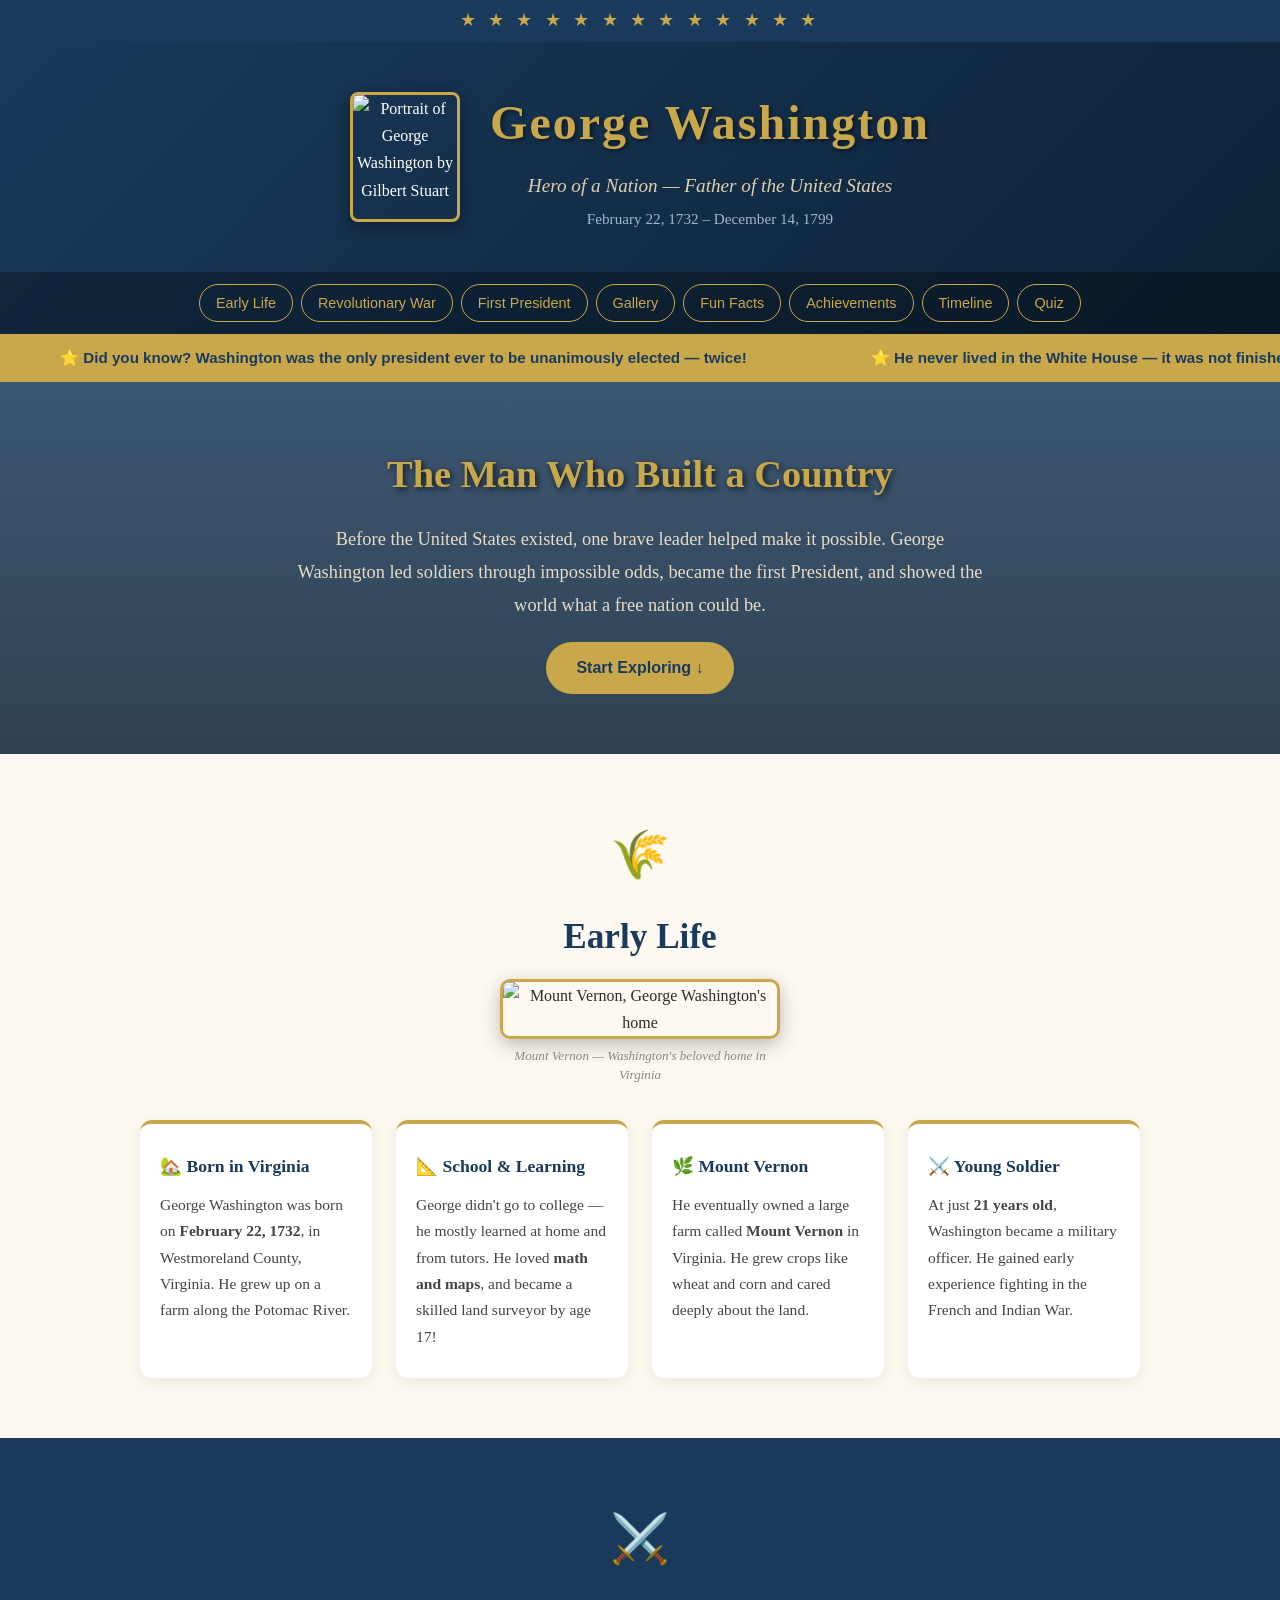
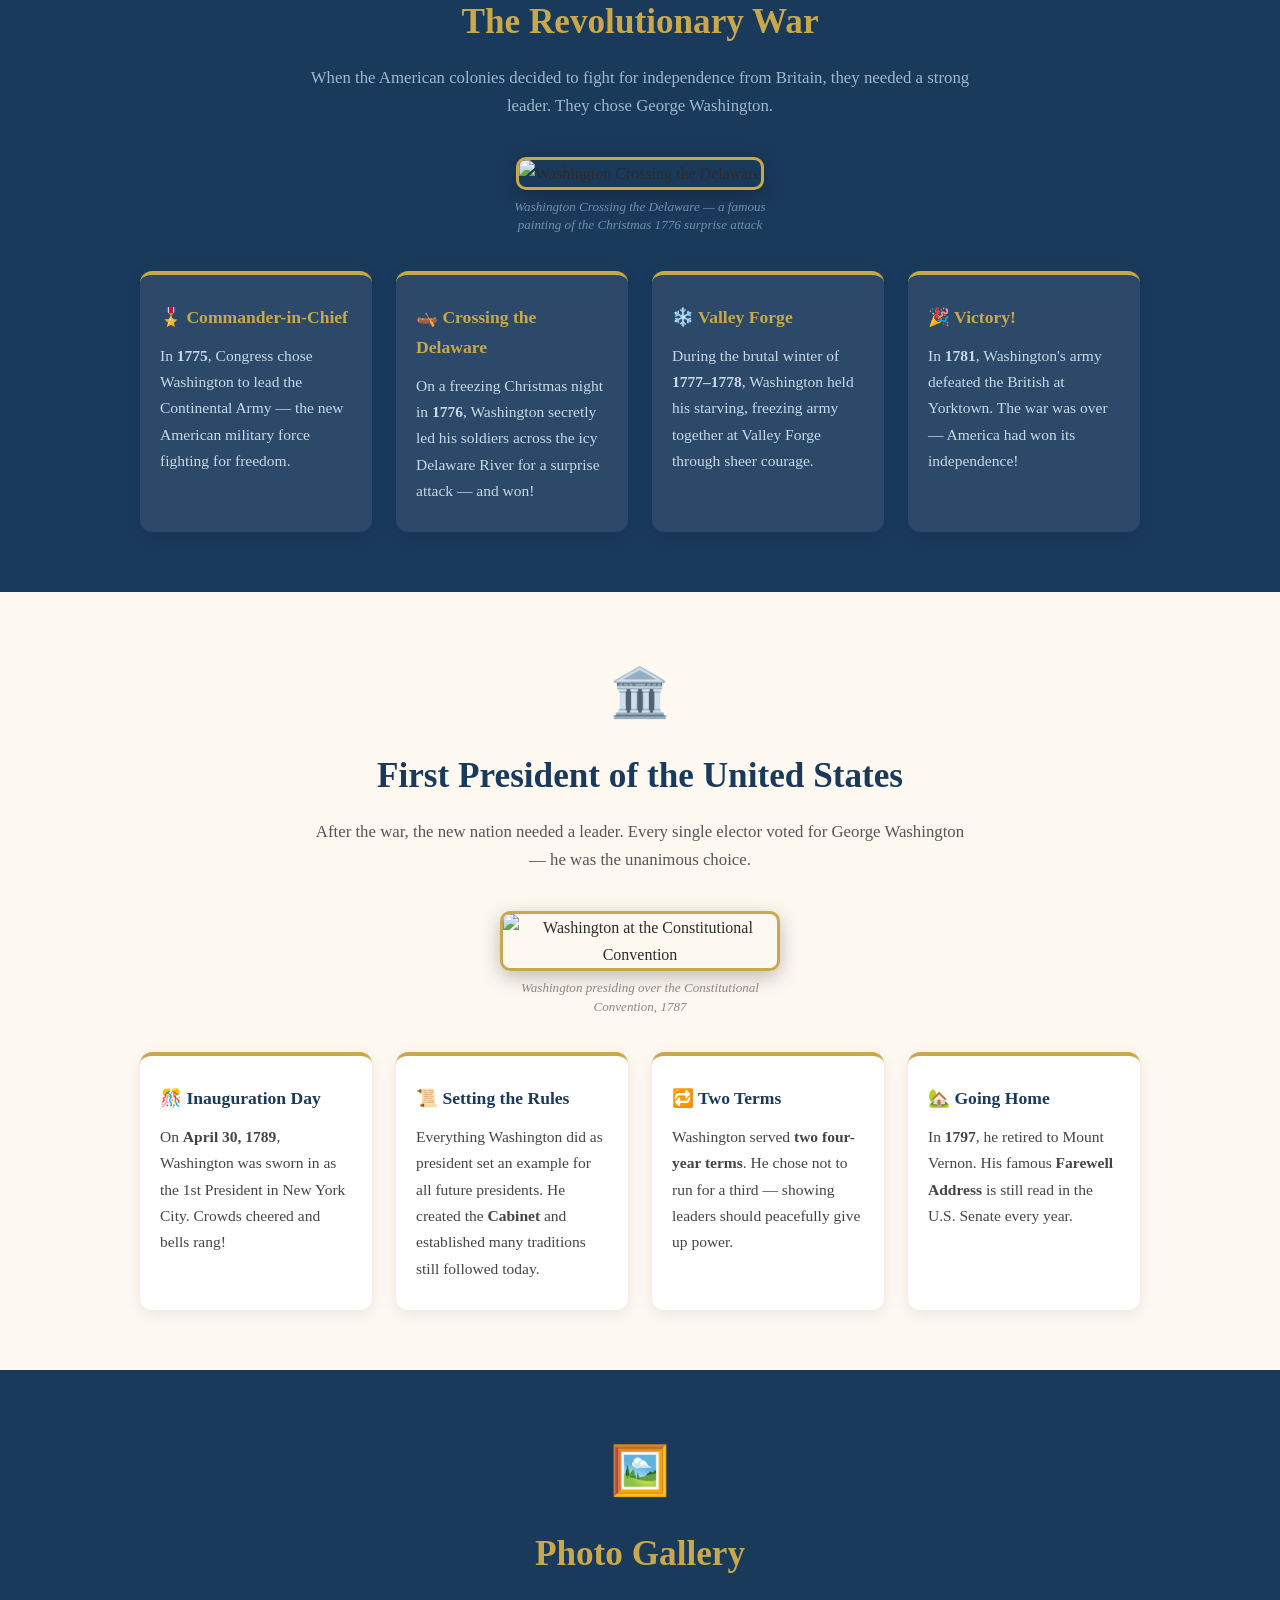
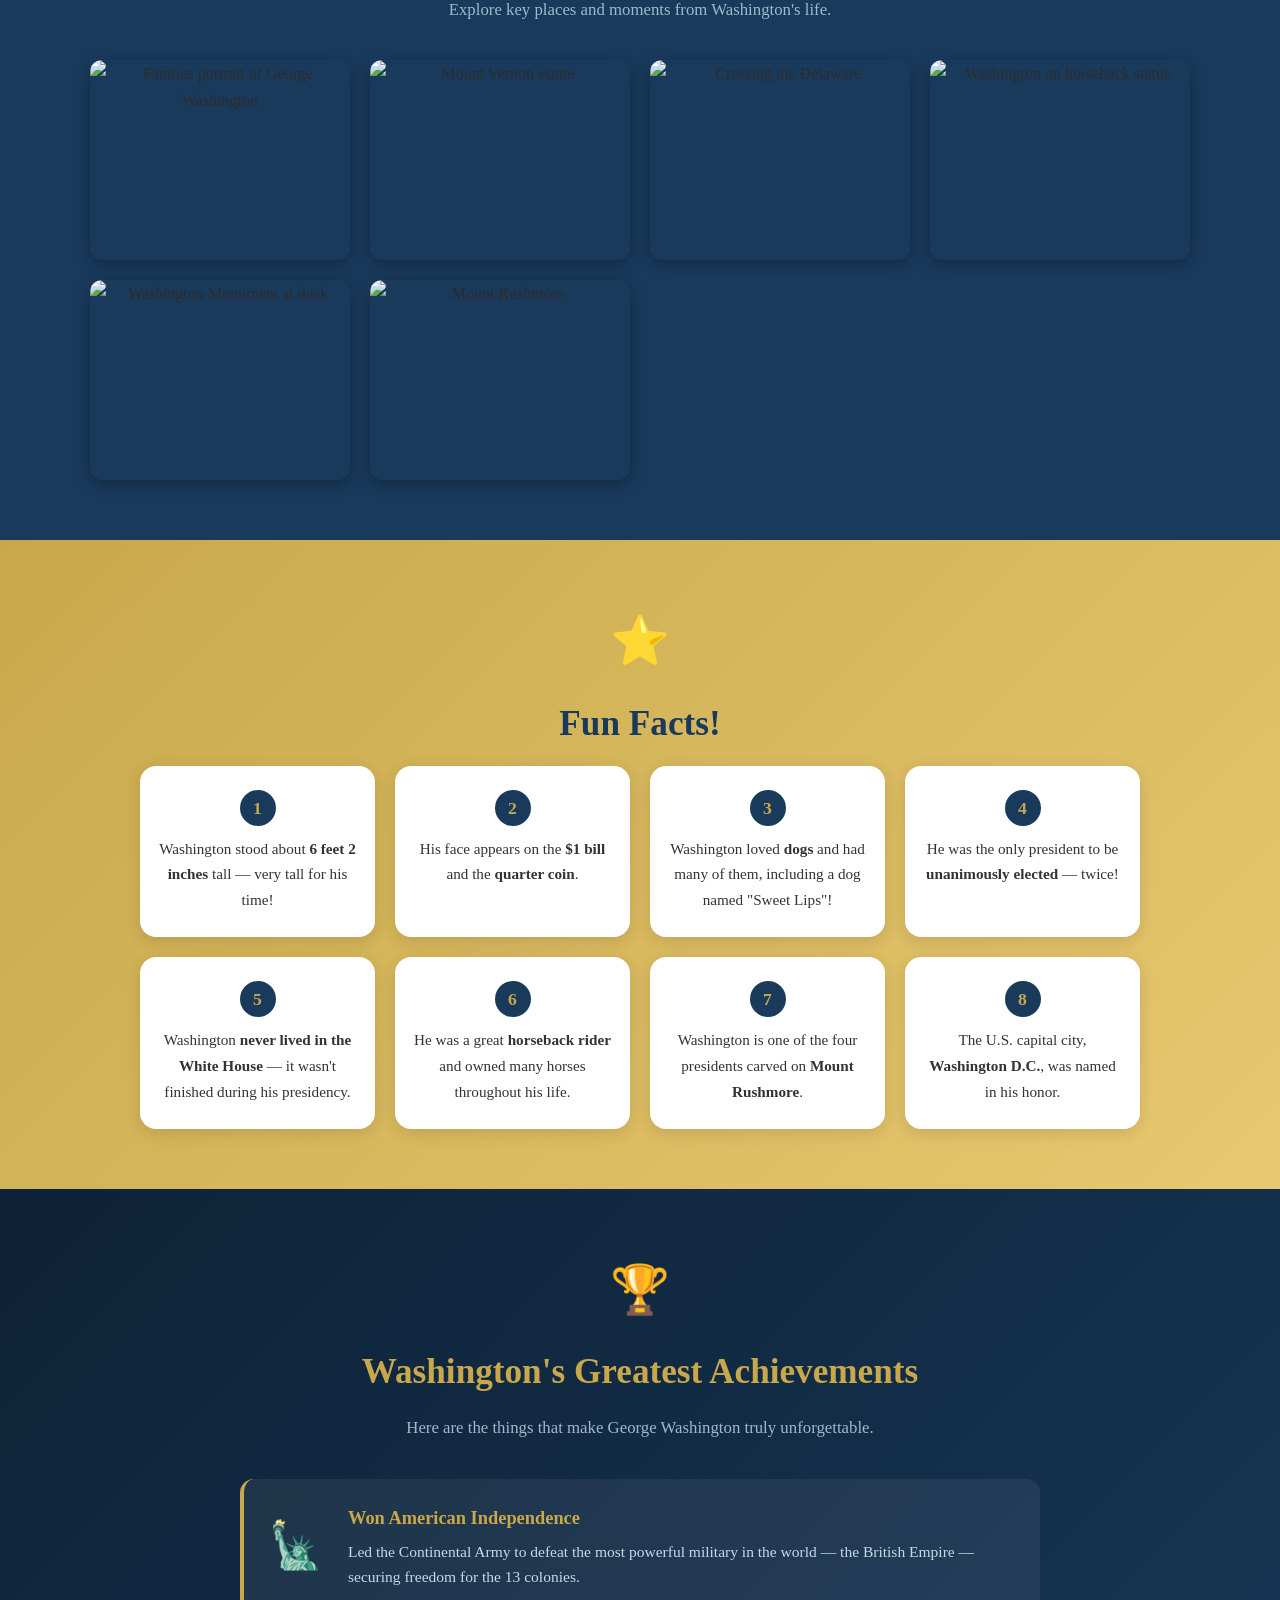
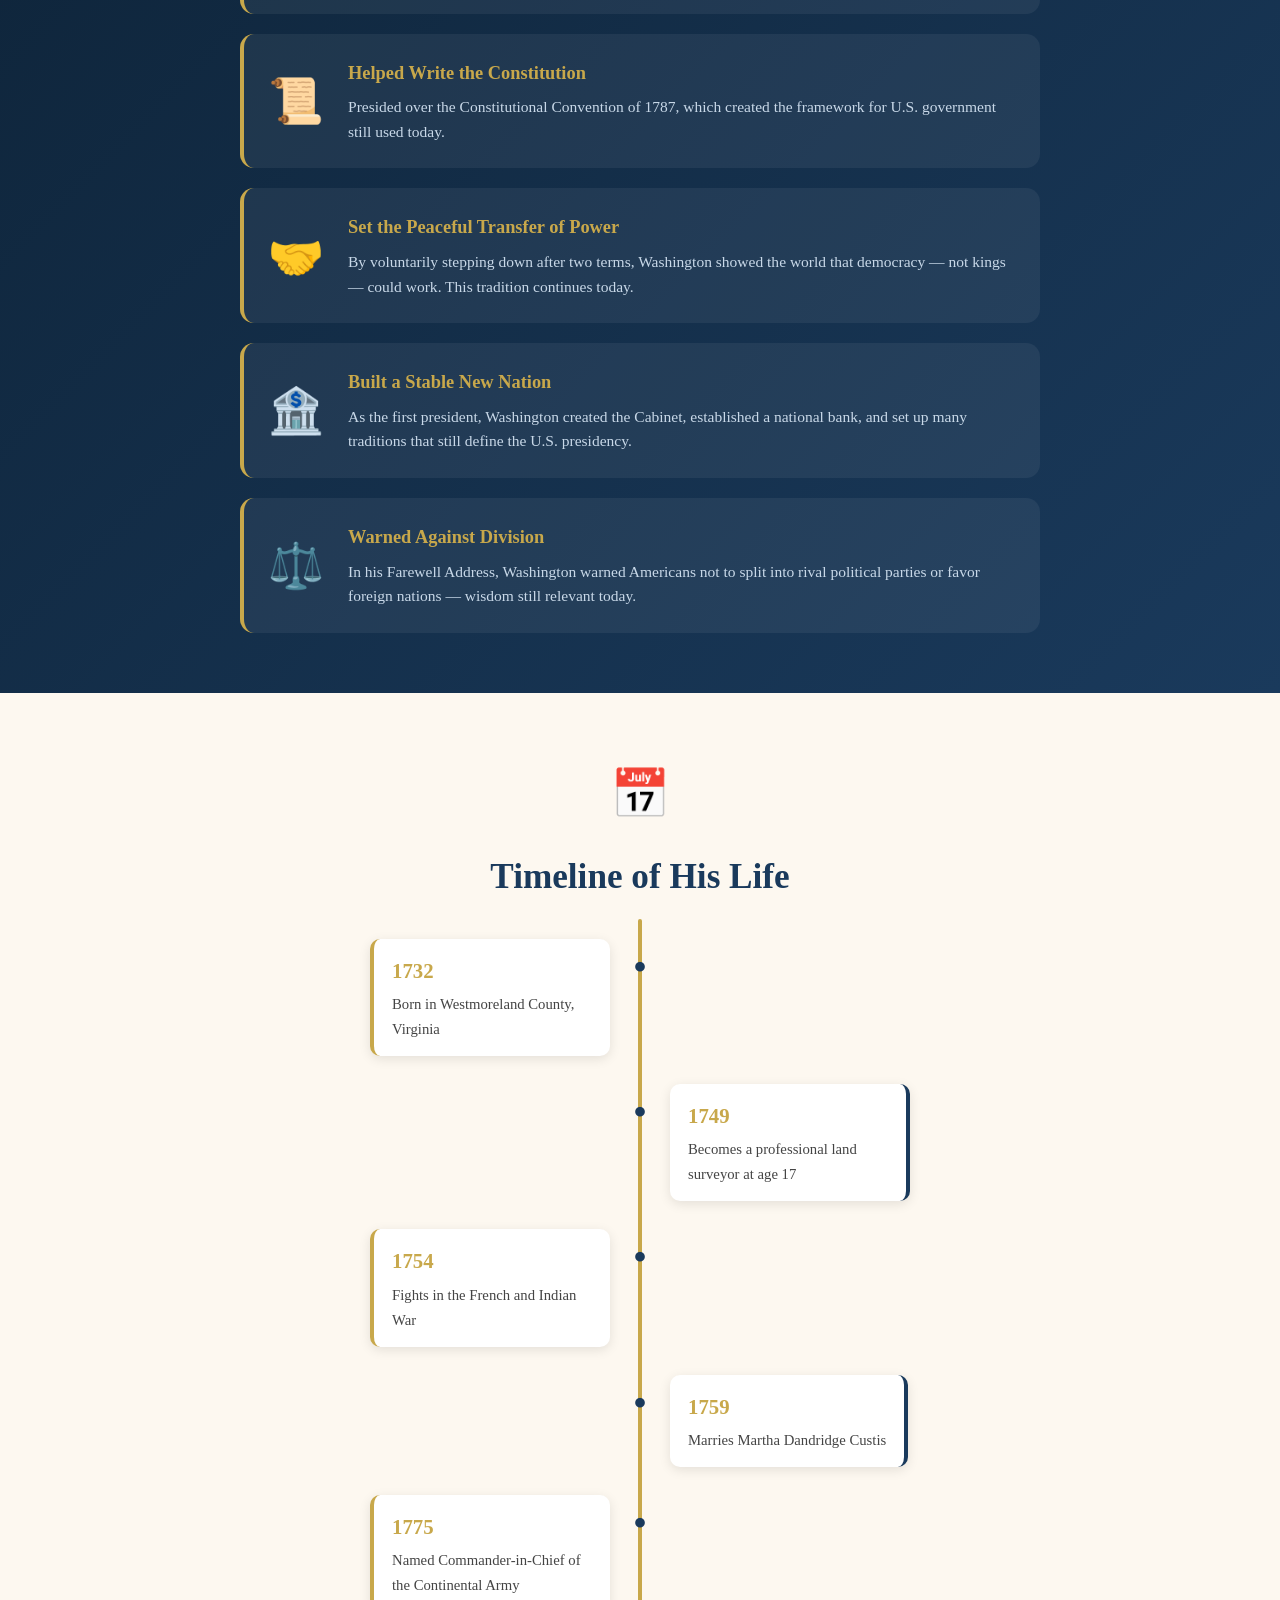
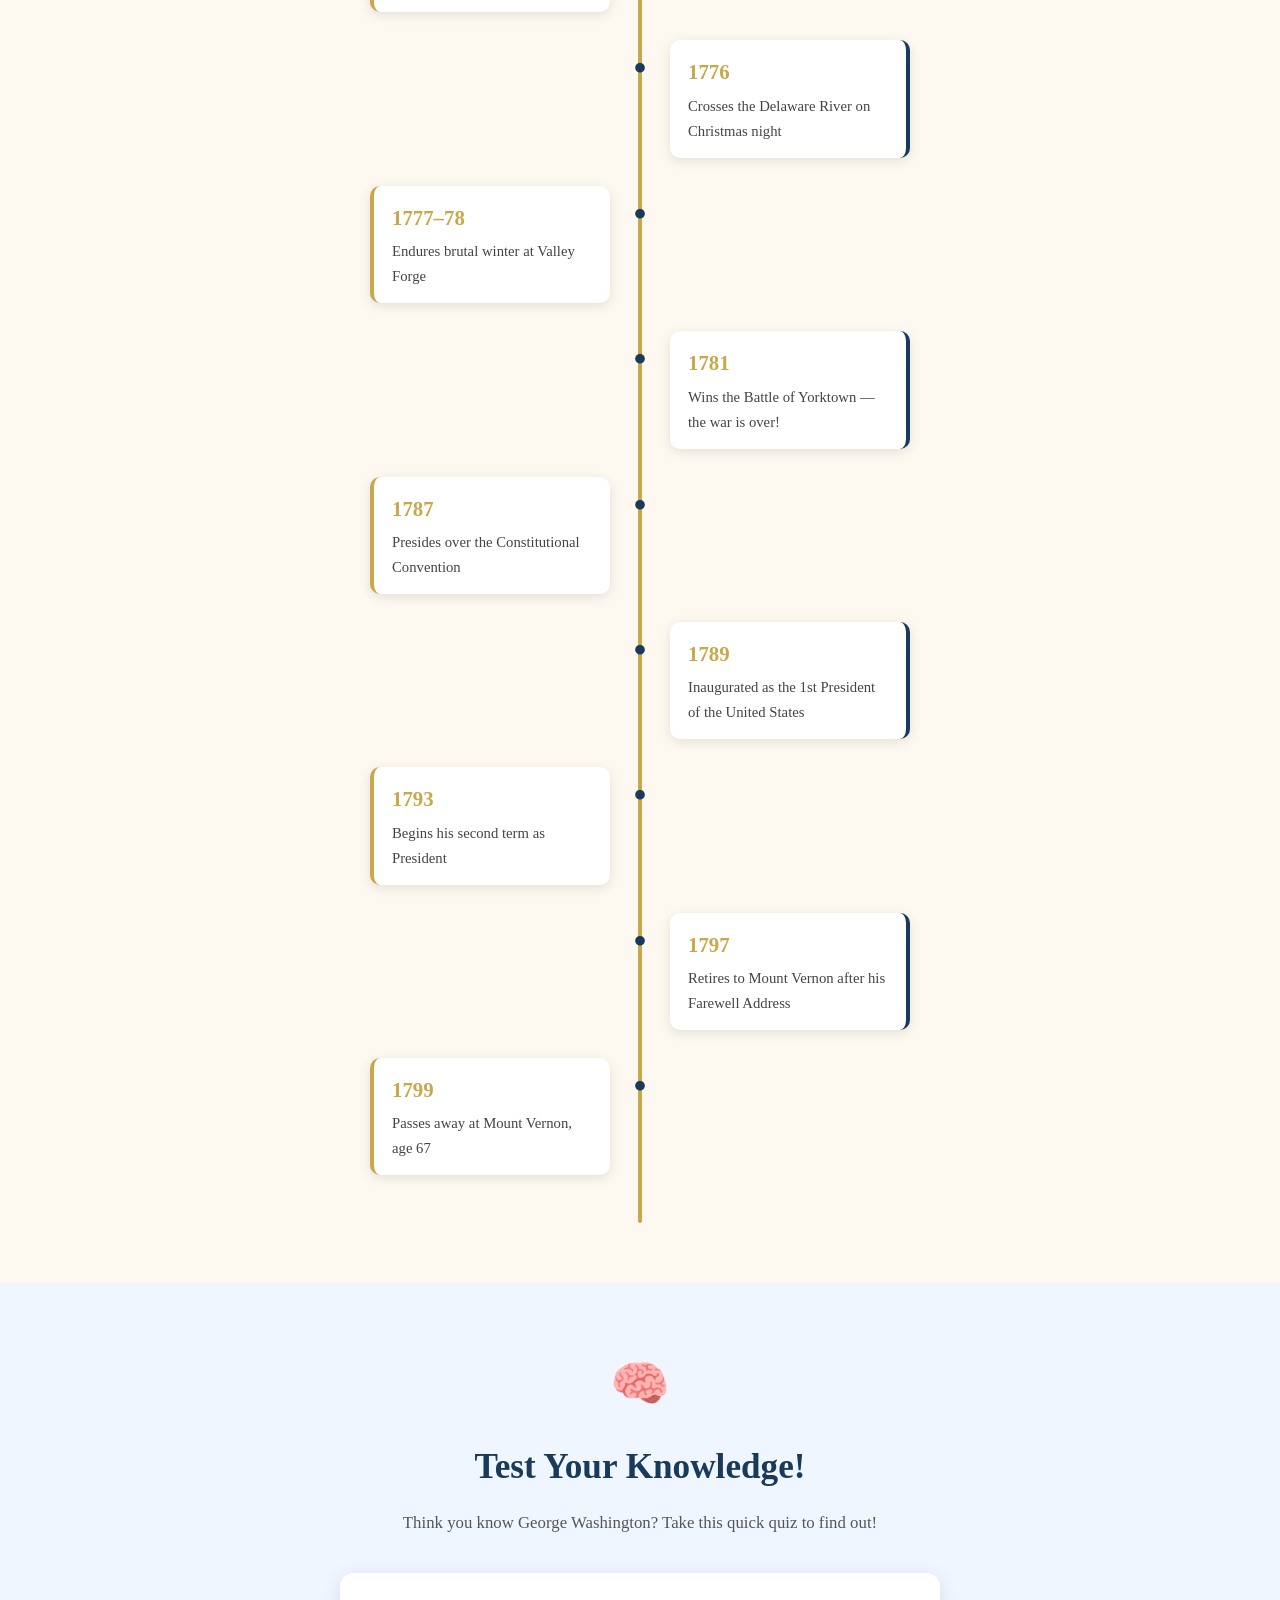
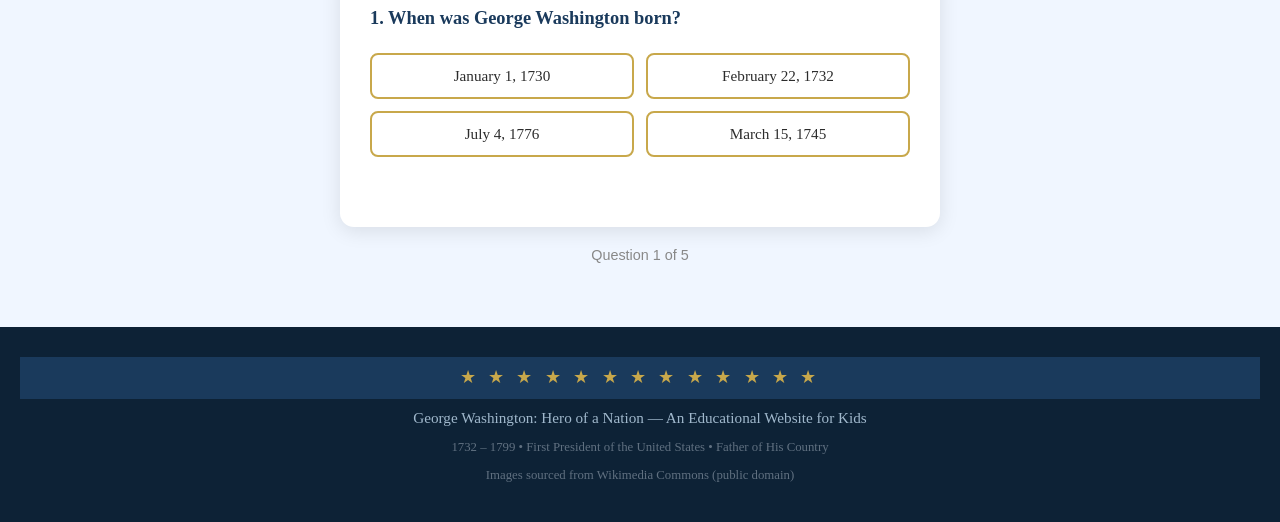
==== index.html @ 6231646f "Add George Washington educational website for kids competition Full single-page site with: portrait " ====
<!DOCTYPE html>
<html lang="en">
<head>
  <meta charset="UTF-8" />
  <meta name="viewport" content="width=device-width, initial-scale=1.0" />
  <title>George Washington: Hero of a Nation</title>
  <link rel="stylesheet" href="style.css" />
</head>
<body>

  <!-- HEADER -->
  <header>
    <div class="stars-bar">&#9733; &#9733; &#9733; &#9733; &#9733; &#9733; &#9733; &#9733; &#9733; &#9733; &#9733; &#9733; &#9733;</div>
    <div class="header-content">
      <img class="header-portrait-img"
           src="https://upload.wikimedia.org/wikipedia/commons/thumb/b/b6/Gilbert_Stuart_Williamstown_Portrait_of_George_Washington.jpg/220px-Gilbert_Stuart_Williamstown_Portrait_of_George_Washington.jpg"
           alt="Portrait of George Washington by Gilbert Stuart" />
      <div>
        <h1>George Washington</h1>
        <p class="subtitle">Hero of a Nation &mdash; Father of the United States</p>
        <p class="dates">February 22, 1732 &ndash; December 14, 1799</p>
      </div>
    </div>
    <nav>
      <a href="#early-life">Early Life</a>
      <a href="#revolutionary-war">Revolutionary War</a>
      <a href="#president">First President</a>
      <a href="#gallery">Gallery</a>
      <a href="#fun-facts">Fun Facts</a>
      <a href="#achievements">Achievements</a>
      <a href="#timeline">Timeline</a>
      <a href="#quiz">Quiz</a>
    </nav>
  </header>

  <!-- SCROLLING TICKER -->
  <div class="ticker-wrap">
    <div class="ticker">
      <span>⭐ Did you know? Washington was the only president ever to be unanimously elected — twice!</span>
      <span>⭐ He never lived in the White House — it was not finished during his presidency.</span>
      <span>⭐ Washington stood 6 feet 2 inches tall — very tall for the 1700s!</span>
      <span>⭐ He crossed the icy Delaware River on Christmas night 1776 for a surprise attack.</span>
      <span>⭐ Washington D.C. — the U.S. capital — was named after him.</span>
      <span>⭐ He loved dogs and had one named "Sweet Lips"!</span>
      <span>⭐ His face is on the $1 bill and the quarter coin.</span>
      <span>⭐ He is one of four presidents carved on Mount Rushmore.</span>
    </div>
  </div>

  <!-- HERO BANNER -->
  <section class="hero">
    <div class="hero-text">
      <h2>The Man Who Built a Country</h2>
      <p>Before the United States existed, one brave leader helped make it possible. George Washington led soldiers through impossible odds, became the first President, and showed the world what a free nation could be.</p>
      <a href="#early-life" class="hero-btn">Start Exploring ↓</a>
    </div>
  </section>

  <!-- EARLY LIFE -->
  <section id="early-life" class="section section-light">
    <div class="section-icon">🌾</div>
    <h2>Early Life</h2>
    <div class="section-with-image">
      <div class="section-image-wrap">
        <img src="https://upload.wikimedia.org/wikipedia/commons/thumb/7/7b/Mount_Vernon_Oct_2011.jpg/400px-Mount_Vernon_Oct_2011.jpg"
             alt="Mount Vernon, George Washington's home" />
        <p class="img-caption">Mount Vernon — Washington's beloved home in Virginia</p>
      </div>
      <div class="card-grid">
        <div class="card">
          <h3>🏡 Born in Virginia</h3>
          <p>George Washington was born on <strong>February 22, 1732</strong>, in Westmoreland County, Virginia. He grew up on a farm along the Potomac River.</p>
        </div>
        <div class="card">
          <h3>📐 School &amp; Learning</h3>
          <p>George didn't go to college — he mostly learned at home and from tutors. He loved <strong>math and maps</strong>, and became a skilled land surveyor by age 17!</p>
        </div>
        <div class="card">
          <h3>🌿 Mount Vernon</h3>
          <p>He eventually owned a large farm called <strong>Mount Vernon</strong> in Virginia. He grew crops like wheat and corn and cared deeply about the land.</p>
        </div>
        <div class="card">
          <h3>⚔️ Young Soldier</h3>
          <p>At just <strong>21 years old</strong>, Washington became a military officer. He gained early experience fighting in the French and Indian War.</p>
        </div>
      </div>
    </div>
  </section>

  <!-- REVOLUTIONARY WAR -->
  <section id="revolutionary-war" class="section section-dark">
    <div class="section-icon">⚔️</div>
    <h2>The Revolutionary War</h2>
    <p class="section-intro">When the American colonies decided to fight for independence from Britain, they needed a strong leader. They chose George Washington.</p>
    <div class="section-with-image reverse">
      <div class="section-image-wrap">
        <img src="https://upload.wikimedia.org/wikipedia/commons/thumb/9/95/Washington_Crossing_the_Delaware_by_Emanuel_Leutze%2C_MMA-NYC%2C_1851.jpg/400px-Washington_Crossing_the_Delaware_by_Emanuel_Leutze%2C_MMA-NYC%2C_1851.jpg"
             alt="Washington Crossing the Delaware" />
        <p class="img-caption">Washington Crossing the Delaware — a famous painting of the Christmas 1776 surprise attack</p>
      </div>
      <div class="card-grid">
        <div class="card card-dark">
          <h3>🎖️ Commander-in-Chief</h3>
          <p>In <strong>1775</strong>, Congress chose Washington to lead the Continental Army — the new American military force fighting for freedom.</p>
        </div>
        <div class="card card-dark">
          <h3>🛶 Crossing the Delaware</h3>
          <p>On a freezing Christmas night in <strong>1776</strong>, Washington secretly led his soldiers across the icy Delaware River for a surprise attack — and won!</p>
        </div>
        <div class="card card-dark">
          <h3>❄️ Valley Forge</h3>
          <p>During the brutal winter of <strong>1777–1778</strong>, Washington held his starving, freezing army together at Valley Forge through sheer courage.</p>
        </div>
        <div class="card card-dark">
          <h3>🎉 Victory!</h3>
          <p>In <strong>1781</strong>, Washington's army defeated the British at Yorktown. The war was over — America had won its independence!</p>
        </div>
      </div>
    </div>
  </section>

  <!-- FIRST PRESIDENT -->
  <section id="president" class="section section-light">
    <div class="section-icon">🏛️</div>
    <h2>First President of the United States</h2>
    <p class="section-intro">After the war, the new nation needed a leader. Every single elector voted for George Washington — he was the unanimous choice.</p>
    <div class="section-with-image">
      <div class="section-image-wrap">
        <img src="https://upload.wikimedia.org/wikipedia/commons/thumb/a/a9/Washington_Constitutional_Convention_1787.jpg/400px-Washington_Constitutional_Convention_1787.jpg"
             alt="Washington at the Constitutional Convention" />
        <p class="img-caption">Washington presiding over the Constitutional Convention, 1787</p>
      </div>
      <div class="card-grid">
        <div class="card">
          <h3>🎊 Inauguration Day</h3>
          <p>On <strong>April 30, 1789</strong>, Washington was sworn in as the 1st President in New York City. Crowds cheered and bells rang!</p>
        </div>
        <div class="card">
          <h3>📜 Setting the Rules</h3>
          <p>Everything Washington did as president set an example for all future presidents. He created the <strong>Cabinet</strong> and established many traditions still followed today.</p>
        </div>
        <div class="card">
          <h3>🔁 Two Terms</h3>
          <p>Washington served <strong>two four-year terms</strong>. He chose not to run for a third — showing leaders should peacefully give up power.</p>
        </div>
        <div class="card">
          <h3>🏡 Going Home</h3>
          <p>In <strong>1797</strong>, he retired to Mount Vernon. His famous <strong>Farewell Address</strong> is still read in the U.S. Senate every year.</p>
        </div>
      </div>
    </div>
  </section>

  <!-- GALLERY -->
  <section id="gallery" class="section section-gallery">
    <div class="section-icon">🖼️</div>
    <h2>Photo Gallery</h2>
    <p class="section-intro">Explore key places and moments from Washington's life.</p>
    <div class="gallery-grid">
      <div class="gallery-item">
        <img src="https://upload.wikimedia.org/wikipedia/commons/thumb/b/b6/Gilbert_Stuart_Williamstown_Portrait_of_George_Washington.jpg/300px-Gilbert_Stuart_Williamstown_Portrait_of_George_Washington.jpg"
             alt="Famous portrait of George Washington" />
        <div class="gallery-caption">The Lansdowne Portrait — one of the most famous paintings of Washington (1796)</div>
      </div>
      <div class="gallery-item">
        <img src="https://upload.wikimedia.org/wikipedia/commons/thumb/7/7b/Mount_Vernon_Oct_2011.jpg/300px-Mount_Vernon_Oct_2011.jpg"
             alt="Mount Vernon estate" />
        <div class="gallery-caption">Mount Vernon — Washington's beautiful home in Virginia</div>
      </div>
      <div class="gallery-item">
        <img src="https://upload.wikimedia.org/wikipedia/commons/thumb/9/95/Washington_Crossing_the_Delaware_by_Emanuel_Leutze%2C_MMA-NYC%2C_1851.jpg/300px-Washington_Crossing_the_Delaware_by_Emanuel_Leutze%2C_MMA-NYC%2C_1851.jpg"
             alt="Crossing the Delaware" />
        <div class="gallery-caption">Washington Crossing the Delaware — famous painting by Emanuel Leutze, 1851</div>
      </div>
      <div class="gallery-item">
        <img src="https://upload.wikimedia.org/wikipedia/commons/thumb/2/23/Monument_of_George_Washington_on_horseback_in_Boston_Public_Garden.jpg/300px-Monument_of_George_Washington_on_horseback_in_Boston_Public_Garden.jpg"
             alt="Washington on horseback statue" />
        <div class="gallery-caption">Bronze statue of Washington on horseback in Boston Public Garden</div>
      </div>
      <div class="gallery-item">
        <img src="https://upload.wikimedia.org/wikipedia/commons/thumb/b/b1/Washington_Monument_Dusk_Jan_2006.jpg/200px-Washington_Monument_Dusk_Jan_2006.jpg"
             alt="Washington Monument at dusk" />
        <div class="gallery-caption">The Washington Monument in Washington D.C. — 555 feet tall!</div>
      </div>
      <div class="gallery-item">
        <img src="https://upload.wikimedia.org/wikipedia/commons/thumb/1/10/Mount_Rushmore_National_Memorial.jpg/300px-Mount_Rushmore_National_Memorial.jpg"
             alt="Mount Rushmore" />
        <div class="gallery-caption">Mount Rushmore — Washington is the first face on the left</div>
      </div>
    </div>
  </section>

  <!-- FUN FACTS -->
  <section id="fun-facts" class="section section-fun">
    <div class="section-icon">⭐</div>
    <h2>Fun Facts!</h2>
    <div class="facts-grid">
      <div class="fact-bubble">
        <span class="fact-num">1</span>
        <p>Washington stood about <strong>6 feet 2 inches</strong> tall — very tall for his time!</p>
      </div>
      <div class="fact-bubble">
        <span class="fact-num">2</span>
        <p>His face appears on the <strong>$1 bill</strong> and the <strong>quarter coin</strong>.</p>
      </div>
      <div class="fact-bubble">
        <span class="fact-num">3</span>
        <p>Washington loved <strong>dogs</strong> and had many of them, including a dog named "Sweet Lips"!</p>
      </div>
      <div class="fact-bubble">
        <span class="fact-num">4</span>
        <p>He was the only president to be <strong>unanimously elected</strong> — twice!</p>
      </div>
      <div class="fact-bubble">
        <span class="fact-num">5</span>
        <p>Washington <strong>never lived in the White House</strong> — it wasn't finished during his presidency.</p>
      </div>
      <div class="fact-bubble">
        <span class="fact-num">6</span>
        <p>He was a great <strong>horseback rider</strong> and owned many horses throughout his life.</p>
      </div>
      <div class="fact-bubble">
        <span class="fact-num">7</span>
        <p>Washington is one of the four presidents carved on <strong>Mount Rushmore</strong>.</p>
      </div>
      <div class="fact-bubble">
        <span class="fact-num">8</span>
        <p>The U.S. capital city, <strong>Washington D.C.</strong>, was named in his honor.</p>
      </div>
    </div>
  </section>

  <!-- ACHIEVEMENTS -->
  <section id="achievements" class="section section-achievements">
    <div class="section-icon">🏆</div>
    <h2>Washington's Greatest Achievements</h2>
    <p class="section-intro">Here are the things that make George Washington truly unforgettable.</p>
    <div class="achievements-list">
      <div class="achievement">
        <div class="achievement-badge">🗽</div>
        <div class="achievement-text">
          <h3>Won American Independence</h3>
          <p>Led the Continental Army to defeat the most powerful military in the world — the British Empire — securing freedom for the 13 colonies.</p>
        </div>
      </div>
      <div class="achievement">
        <div class="achievement-badge">📜</div>
        <div class="achievement-text">
          <h3>Helped Write the Constitution</h3>
          <p>Presided over the Constitutional Convention of 1787, which created the framework for U.S. government still used today.</p>
        </div>
      </div>
      <div class="achievement">
        <div class="achievement-badge">🤝</div>
        <div class="achievement-text">
          <h3>Set the Peaceful Transfer of Power</h3>
          <p>By voluntarily stepping down after two terms, Washington showed the world that democracy — not kings — could work. This tradition continues today.</p>
        </div>
      </div>
      <div class="achievement">
        <div class="achievement-badge">🏦</div>
        <div class="achievement-text">
          <h3>Built a Stable New Nation</h3>
          <p>As the first president, Washington created the Cabinet, established a national bank, and set up many traditions that still define the U.S. presidency.</p>
        </div>
      </div>
      <div class="achievement">
        <div class="achievement-badge">⚖️</div>
        <div class="achievement-text">
          <h3>Warned Against Division</h3>
          <p>In his Farewell Address, Washington warned Americans not to split into rival political parties or favor foreign nations — wisdom still relevant today.</p>
        </div>
      </div>
    </div>
  </section>

  <!-- TIMELINE -->
  <section id="timeline" class="section section-light">
    <div class="section-icon">📅</div>
    <h2>Timeline of His Life</h2>
    <div class="timeline">
      <div class="timeline-item left">
        <div class="timeline-content">
          <span class="year">1732</span>
          <p>Born in Westmoreland County, Virginia</p>
        </div>
      </div>
      <div class="timeline-item right">
        <div class="timeline-content">
          <span class="year">1749</span>
          <p>Becomes a professional land surveyor at age 17</p>
        </div>
      </div>
      <div class="timeline-item left">
        <div class="timeline-content">
          <span class="year">1754</span>
          <p>Fights in the French and Indian War</p>
        </div>
      </div>
      <div class="timeline-item right">
        <div class="timeline-content">
          <span class="year">1759</span>
          <p>Marries Martha Dandridge Custis</p>
        </div>
      </div>
      <div class="timeline-item left">
        <div class="timeline-content">
          <span class="year">1775</span>
          <p>Named Commander-in-Chief of the Continental Army</p>
        </div>
      </div>
      <div class="timeline-item right">
        <div class="timeline-content">
          <span class="year">1776</span>
          <p>Crosses the Delaware River on Christmas night</p>
        </div>
      </div>
      <div class="timeline-item left">
        <div class="timeline-content">
          <span class="year">1777–78</span>
          <p>Endures brutal winter at Valley Forge</p>
        </div>
      </div>
      <div class="timeline-item right">
        <div class="timeline-content">
          <span class="year">1781</span>
          <p>Wins the Battle of Yorktown — the war is over!</p>
        </div>
      </div>
      <div class="timeline-item left">
        <div class="timeline-content">
          <span class="year">1787</span>
          <p>Presides over the Constitutional Convention</p>
        </div>
      </div>
      <div class="timeline-item right">
        <div class="timeline-content">
          <span class="year">1789</span>
          <p>Inaugurated as the 1st President of the United States</p>
        </div>
      </div>
      <div class="timeline-item left">
        <div class="timeline-content">
          <span class="year">1793</span>
          <p>Begins his second term as President</p>
        </div>
      </div>
      <div class="timeline-item right">
        <div class="timeline-content">
          <span class="year">1797</span>
          <p>Retires to Mount Vernon after his Farewell Address</p>
        </div>
      </div>
      <div class="timeline-item left">
        <div class="timeline-content">
          <span class="year">1799</span>
          <p>Passes away at Mount Vernon, age 67</p>
        </div>
      </div>
    </div>
  </section>

  <!-- QUIZ -->
  <section id="quiz" class="section section-quiz">
    <div class="section-icon">🧠</div>
    <h2>Test Your Knowledge!</h2>
    <p class="section-intro">Think you know George Washington? Take this quick quiz to find out!</p>
    <div id="quiz-container">
      <div class="quiz-question active" id="q1">
        <p class="q-text">1. When was George Washington born?</p>
        <div class="q-options">
          <button onclick="answer(this, false)">January 1, 1730</button>
          <button onclick="answer(this, true)">February 22, 1732</button>
          <button onclick="answer(this, false)">July 4, 1776</button>
          <button onclick="answer(this, false)">March 15, 1745</button>
        </div>
        <p class="q-feedback"></p>
      </div>
      <div class="quiz-question" id="q2">
        <p class="q-text">2. What was the name of Washington's home?</p>
        <div class="q-options">
          <button onclick="answer(this, false)">Monticello</button>
          <button onclick="answer(this, false)">The White House</button>
          <button onclick="answer(this, true)">Mount Vernon</button>
          <button onclick="answer(this, false)">Independence Hall</button>
        </div>
        <p class="q-feedback"></p>
      </div>
      <div class="quiz-question" id="q3">
        <p class="q-text">3. Which river did Washington cross on Christmas night 1776?</p>
        <div class="q-options">
          <button onclick="answer(this, false)">Mississippi River</button>
          <button onclick="answer(this, true)">Delaware River</button>
          <button onclick="answer(this, false)">Hudson River</button>
          <button onclick="answer(this, false)">Potomac River</button>
        </div>
        <p class="q-feedback"></p>
      </div>
      <div class="quiz-question" id="q4">
        <p class="q-text">4. How many terms did Washington serve as President?</p>
        <div class="q-options">
          <button onclick="answer(this, false)">One</button>
          <button onclick="answer(this, true)">Two</button>
          <button onclick="answer(this, false)">Three</button>
          <button onclick="answer(this, false)">Four</button>
        </div>
        <p class="q-feedback"></p>
      </div>
      <div class="quiz-question" id="q5">
        <p class="q-text">5. Which coin has George Washington's face on it?</p>
        <div class="q-options">
          <button onclick="answer(this, false)">Dime</button>
          <button onclick="answer(this, false)">Nickel</button>
          <button onclick="answer(this, true)">Quarter</button>
          <button onclick="answer(this, false)">Half Dollar</button>
        </div>
        <p class="q-feedback"></p>
      </div>
      <div id="quiz-result" class="quiz-result hidden">
        <h3>You scored <span id="score"></span> out of 5!</h3>
        <p id="result-msg"></p>
        <button onclick="restartQuiz()">Try Again!</button>
      </div>
    </div>
    <div class="quiz-progress">
      <span id="progress-text">Question 1 of 5</span>
    </div>
  </section>

  <!-- FOOTER -->
  <footer>
    <div class="stars-bar">&#9733; &#9733; &#9733; &#9733; &#9733; &#9733; &#9733; &#9733; &#9733; &#9733; &#9733; &#9733; &#9733;</div>
    <p>George Washington: Hero of a Nation &mdash; An Educational Website for Kids</p>
    <p class="footer-small">1732 &ndash; 1799 &bull; First President of the United States &bull; Father of His Country</p>
    <p class="footer-small">Images sourced from Wikimedia Commons (public domain)</p>
  </footer>

  <script src="script.js"></script>
</body>
</html>
---- style.css ----
/* ===== RESET & BASE ===== */
*, *::before, *::after { box-sizing: border-box; margin: 0; padding: 0; }

body {
  font-family: 'Georgia', serif;
  color: #2c2c2c;
  background: #fdf8f0;
  line-height: 1.7;
}

/* ===== STARS BAR ===== */
.stars-bar {
  background: #1a3a5c;
  color: #c8a84b;
  text-align: center;
  padding: 6px;
  font-size: 1.1rem;
  letter-spacing: 4px;
}

/* ===== HEADER ===== */
header {
  background: linear-gradient(135deg, #1a3a5c 0%, #0d2236 100%);
  color: white;
  text-align: center;
  padding-bottom: 0;
}

.header-content {
  display: flex;
  align-items: center;
  justify-content: center;
  gap: 30px;
  padding: 40px 20px 20px;
  flex-wrap: wrap;
}

.header-portrait {
  font-size: 6rem;
  background: rgba(255,255,255,0.1);
  border-radius: 50%;
  width: 120px;
  height: 120px;
  display: flex;
  align-items: center;
  justify-content: center;
  border: 3px solid #c8a84b;
  flex-shrink: 0;
}

h1 {
  font-size: 3rem;
  color: #c8a84b;
  text-shadow: 2px 2px 4px rgba(0,0,0,0.5);
  letter-spacing: 2px;
}

.subtitle {
  font-size: 1.2rem;
  color: #e0d0b0;
  font-style: italic;
  margin-top: 6px;
}

.dates {
  font-size: 0.95rem;
  color: #a0b8cc;
  margin-top: 4px;
}

/* ===== NAV ===== */
nav {
  background: rgba(0,0,0,0.3);
  padding: 12px 20px;
  display: flex;
  justify-content: center;
  flex-wrap: wrap;
  gap: 8px;
  margin-top: 20px;
}

nav a {
  color: #c8a84b;
  text-decoration: none;
  padding: 6px 16px;
  border: 1px solid #c8a84b;
  border-radius: 20px;
  font-size: 0.9rem;
  transition: all 0.3s;
  font-family: Arial, sans-serif;
}

nav a:hover {
  background: #c8a84b;
  color: #1a3a5c;
  transform: translateY(-2px);
}

/* ===== HEADER PORTRAIT IMAGE ===== */
.header-portrait-img {
  width: 110px;
  height: 130px;
  object-fit: cover;
  border-radius: 8px;
  border: 3px solid #c8a84b;
  box-shadow: 0 4px 16px rgba(0,0,0,0.4);
  flex-shrink: 0;
}

/* ===== SCROLLING TICKER ===== */
.ticker-wrap {
  background: #c8a84b;
  overflow: hidden;
  white-space: nowrap;
  padding: 10px 0;
}

.ticker {
  display: inline-block;
  animation: ticker-scroll 40s linear infinite;
}

.ticker span {
  display: inline-block;
  padding: 0 60px;
  font-size: 0.95rem;
  font-family: Arial, sans-serif;
  color: #1a3a5c;
  font-weight: bold;
}

@keyframes ticker-scroll {
  0%   { transform: translateX(100vw); }
  100% { transform: translateX(-100%); }
}

/* ===== HERO ===== */
.hero {
  background: linear-gradient(rgba(26,58,92,0.85), rgba(13,34,54,0.85)),
              url('https://upload.wikimedia.org/wikipedia/commons/thumb/b/b6/Gilbert_Stuart_Williamstown_Portrait_of_George_Washington.jpg/400px-Gilbert_Stuart_Williamstown_Portrait_of_George_Washington.jpg') center/cover no-repeat;
  min-height: 320px;
  display: flex;
  align-items: center;
  justify-content: center;
  text-align: center;
  padding: 60px 20px;
}

.hero-text {
  max-width: 700px;
  color: white;
}

.hero-text h2 {
  font-size: 2.4rem;
  color: #c8a84b;
  margin-bottom: 16px;
  text-shadow: 2px 2px 6px rgba(0,0,0,0.7);
}

.hero-text p {
  font-size: 1.15rem;
  color: #e8dcc8;
  line-height: 1.8;
}

.hero-btn {
  display: inline-block;
  margin-top: 20px;
  padding: 12px 30px;
  background: #c8a84b;
  color: #1a3a5c;
  border-radius: 30px;
  text-decoration: none;
  font-weight: bold;
  font-family: Arial, sans-serif;
  font-size: 1rem;
  transition: all 0.3s;
}

.hero-btn:hover {
  background: white;
  transform: scale(1.05);
}

/* ===== SECTIONS ===== */
.section {
  padding: 60px 20px;
  text-align: center;
}

.section-light { background: #fdf8f0; }
.section-dark  { background: #1a3a5c; }

.section-icon {
  font-size: 3rem;
  margin-bottom: 12px;
}

.section h2 {
  font-size: 2.2rem;
  margin-bottom: 12px;
  color: #1a3a5c;
}

.section-dark h2 { color: #c8a84b; }

.section-intro {
  max-width: 660px;
  margin: 0 auto 36px;
  font-size: 1.05rem;
  color: #555;
}

.section-dark .section-intro { color: #a0b8cc; }

/* ===== SECTION WITH IMAGE ===== */
.section-with-image {
  display: flex;
  gap: 36px;
  align-items: flex-start;
  max-width: 1100px;
  margin: 0 auto;
  flex-wrap: wrap;
  justify-content: center;
}

.section-with-image.reverse { flex-direction: row-reverse; }

.section-image-wrap {
  flex: 0 0 280px;
  text-align: center;
}

.section-image-wrap img {
  width: 100%;
  border-radius: 10px;
  box-shadow: 0 6px 20px rgba(0,0,0,0.25);
  border: 3px solid #c8a84b;
}

.img-caption {
  font-size: 0.82rem;
  color: #888;
  font-style: italic;
  margin-top: 8px;
  line-height: 1.4;
}

.section-dark .img-caption { color: #7090a8; }

/* ===== CARDS ===== */
.card-grid {
  display: grid;
  grid-template-columns: repeat(auto-fit, minmax(220px, 1fr));
  gap: 24px;
  max-width: 1000px;
  margin: 0 auto;
}

.card {
  background: white;
  border-radius: 12px;
  padding: 28px 20px;
  box-shadow: 0 4px 16px rgba(0,0,0,0.08);
  border-top: 4px solid #c8a84b;
  transition: transform 0.3s, box-shadow 0.3s;
  text-align: left;
}

.card:hover {
  transform: translateY(-6px);
  box-shadow: 0 10px 28px rgba(0,0,0,0.14);
}

.card h3 {
  color: #1a3a5c;
  margin-bottom: 10px;
  font-size: 1.1rem;
}

.card p { font-size: 0.97rem; color: #444; }

.card-dark {
  background: rgba(255,255,255,0.08);
  border-top-color: #c8a84b;
  color: #e0d0b0;
}

.card-dark h3 { color: #c8a84b; }
.card-dark p  { color: #c8d8e8; }

/* ===== GALLERY ===== */
.section-gallery {
  background: #1a3a5c;
}

.section-gallery h2 { color: #c8a84b; }
.section-gallery .section-intro { color: #a0b8cc; }

.gallery-grid {
  display: grid;
  grid-template-columns: repeat(auto-fit, minmax(240px, 1fr));
  gap: 20px;
  max-width: 1100px;
  margin: 0 auto;
}

.gallery-item {
  position: relative;
  overflow: hidden;
  border-radius: 12px;
  cursor: pointer;
  box-shadow: 0 4px 16px rgba(0,0,0,0.3);
}

.gallery-item img {
  width: 100%;
  height: 200px;
  object-fit: cover;
  display: block;
  transition: transform 0.4s ease;
}

.gallery-item:hover img { transform: scale(1.08); }

.gallery-caption {
  position: absolute;
  bottom: 0; left: 0; right: 0;
  background: rgba(26,58,92,0.9);
  color: #e8dcc8;
  font-size: 0.82rem;
  padding: 10px 12px;
  transform: translateY(100%);
  transition: transform 0.3s ease;
  line-height: 1.4;
}

.gallery-item:hover .gallery-caption { transform: translateY(0); }

/* ===== FUN FACTS ===== */
.section-fun {
  background: linear-gradient(135deg, #c8a84b 0%, #e8c870 100%);
}

.section-fun h2 { color: #1a3a5c; }

.facts-grid {
  display: grid;
  grid-template-columns: repeat(auto-fit, minmax(200px, 1fr));
  gap: 20px;
  max-width: 1000px;
  margin: 0 auto;
}

.fact-bubble {
  background: white;
  border-radius: 16px;
  padding: 24px 18px;
  box-shadow: 0 4px 16px rgba(0,0,0,0.12);
  position: relative;
  transition: transform 0.3s;
  text-align: center;
}

.fact-bubble:hover { transform: scale(1.04) rotate(-1deg); }

.fact-num {
  display: inline-block;
  background: #1a3a5c;
  color: #c8a84b;
  width: 36px;
  height: 36px;
  border-radius: 50%;
  font-size: 1.1rem;
  font-weight: bold;
  line-height: 36px;
  margin-bottom: 10px;
}

.fact-bubble p { font-size: 0.95rem; color: #333; }

/* ===== ACHIEVEMENTS ===== */
.section-achievements {
  background: linear-gradient(135deg, #0d2236 0%, #1a3a5c 100%);
}

.section-achievements h2 { color: #c8a84b; }
.section-achievements .section-intro { color: #a0b8cc; }

.achievements-list {
  max-width: 800px;
  margin: 0 auto;
  display: flex;
  flex-direction: column;
  gap: 20px;
}

.achievement {
  display: flex;
  align-items: center;
  gap: 24px;
  background: rgba(255,255,255,0.06);
  border-radius: 14px;
  padding: 24px;
  border-left: 4px solid #c8a84b;
  transition: background 0.3s, transform 0.3s;
  text-align: left;
}

.achievement:hover {
  background: rgba(255,255,255,0.12);
  transform: translateX(6px);
}

.achievement-badge {
  font-size: 2.8rem;
  flex-shrink: 0;
}

.achievement-text h3 {
  color: #c8a84b;
  font-size: 1.15rem;
  margin-bottom: 6px;
}

.achievement-text p {
  color: #c8d8e8;
  font-size: 0.97rem;
  line-height: 1.6;
}

/* ===== TIMELINE ===== */
.timeline {
  position: relative;
  max-width: 700px;
  margin: 0 auto;
  padding: 20px 0;
}

.timeline::before {
  content: '';
  position: absolute;
  left: 50%;
  transform: translateX(-50%);
  top: 0; bottom: 0;
  width: 4px;
  background: #c8a84b;
  border-radius: 2px;
}

.timeline-item {
  display: flex;
  justify-content: flex-end;
  padding-right: calc(50% + 30px);
  margin-bottom: 28px;
  position: relative;
}

.timeline-item.right {
  justify-content: flex-start;
  padding-right: 0;
  padding-left: calc(50% + 30px);
}

.timeline-item::after {
  content: '●';
  position: absolute;
  left: 50%;
  transform: translateX(-50%);
  color: #1a3a5c;
  font-size: 1.4rem;
  top: 8px;
  z-index: 1;
}

.timeline-content {
  background: white;
  border-radius: 10px;
  padding: 14px 18px;
  box-shadow: 0 3px 12px rgba(0,0,0,0.1);
  border-left: 4px solid #c8a84b;
  text-align: left;
  max-width: 240px;
}

.timeline-item.right .timeline-content {
  border-left: none;
  border-right: 4px solid #1a3a5c;
}

.year {
  display: block;
  font-size: 1.3rem;
  font-weight: bold;
  color: #c8a84b;
  margin-bottom: 4px;
}

.timeline-content p { font-size: 0.92rem; color: #444; }

/* ===== QUIZ ===== */
.section-quiz {
  background: #f0f6ff;
}

.section-quiz h2 { color: #1a3a5c; }

#quiz-container {
  max-width: 600px;
  margin: 0 auto;
}

.quiz-question {
  display: none;
  background: white;
  border-radius: 14px;
  padding: 30px;
  box-shadow: 0 4px 20px rgba(0,0,0,0.1);
  text-align: left;
  animation: fadeIn 0.4s ease;
}

.quiz-question.active { display: block; }

@keyframes fadeIn { from { opacity: 0; transform: translateY(10px); } to { opacity: 1; transform: translateY(0); } }

.q-text {
  font-size: 1.15rem;
  font-weight: bold;
  color: #1a3a5c;
  margin-bottom: 18px;
}

.q-options {
  display: grid;
  grid-template-columns: 1fr 1fr;
  gap: 12px;
}

.q-options button {
  padding: 12px 16px;
  border: 2px solid #c8a84b;
  border-radius: 8px;
  background: white;
  cursor: pointer;
  font-size: 0.95rem;
  font-family: Georgia, serif;
  transition: all 0.2s;
  color: #2c2c2c;
}

.q-options button:hover:not(:disabled) {
  background: #1a3a5c;
  color: white;
  border-color: #1a3a5c;
  transform: scale(1.02);
}

.q-options button.correct {
  background: #2d8a4e;
  border-color: #2d8a4e;
  color: white;
}

.q-options button.wrong {
  background: #c0392b;
  border-color: #c0392b;
  color: white;
}

.q-feedback {
  margin-top: 16px;
  font-size: 1rem;
  font-weight: bold;
  min-height: 24px;
}

.quiz-result {
  background: white;
  border-radius: 14px;
  padding: 36px;
  text-align: center;
  box-shadow: 0 4px 20px rgba(0,0,0,0.1);
  animation: fadeIn 0.4s ease;
}

.quiz-result h3 {
  font-size: 1.8rem;
  color: #1a3a5c;
  margin-bottom: 12px;
}

.quiz-result p {
  font-size: 1.1rem;
  color: #555;
  margin-bottom: 20px;
}

.quiz-result button, #restartBtn {
  background: #1a3a5c;
  color: #c8a84b;
  border: none;
  padding: 12px 32px;
  border-radius: 24px;
  font-size: 1rem;
  cursor: pointer;
  font-family: Georgia, serif;
  transition: all 0.3s;
}

.quiz-result button:hover { background: #c8a84b; color: #1a3a5c; transform: scale(1.05); }

.hidden { display: none; }

.quiz-progress {
  margin-top: 16px;
  font-size: 0.9rem;
  color: #888;
  font-family: Arial, sans-serif;
}

/* ===== FOOTER ===== */
footer {
  background: #0d2236;
  color: #a0b8cc;
  text-align: center;
  padding: 30px 20px;
}

footer p { margin: 6px 0; font-size: 0.95rem; }
.footer-small { font-size: 0.8rem; color: #607080; }

/* ===== RESPONSIVE ===== */
@media (max-width: 600px) {
  h1 { font-size: 2rem; }
  .hero-text h2 { font-size: 1.6rem; }
  .section h2 { font-size: 1.7rem; }

  .timeline::before { left: 16px; }
  .timeline-item, .timeline-item.right {
    justify-content: flex-start;
    padding-left: 50px;
    padding-right: 0;
  }
  .timeline-item::after { left: 12px; }
  .timeline-content, .timeline-item.right .timeline-content {
    border-left: 4px solid #c8a84b;
    border-right: none;
    max-width: 100%;
  }

  .q-options { grid-template-columns: 1fr; }
}
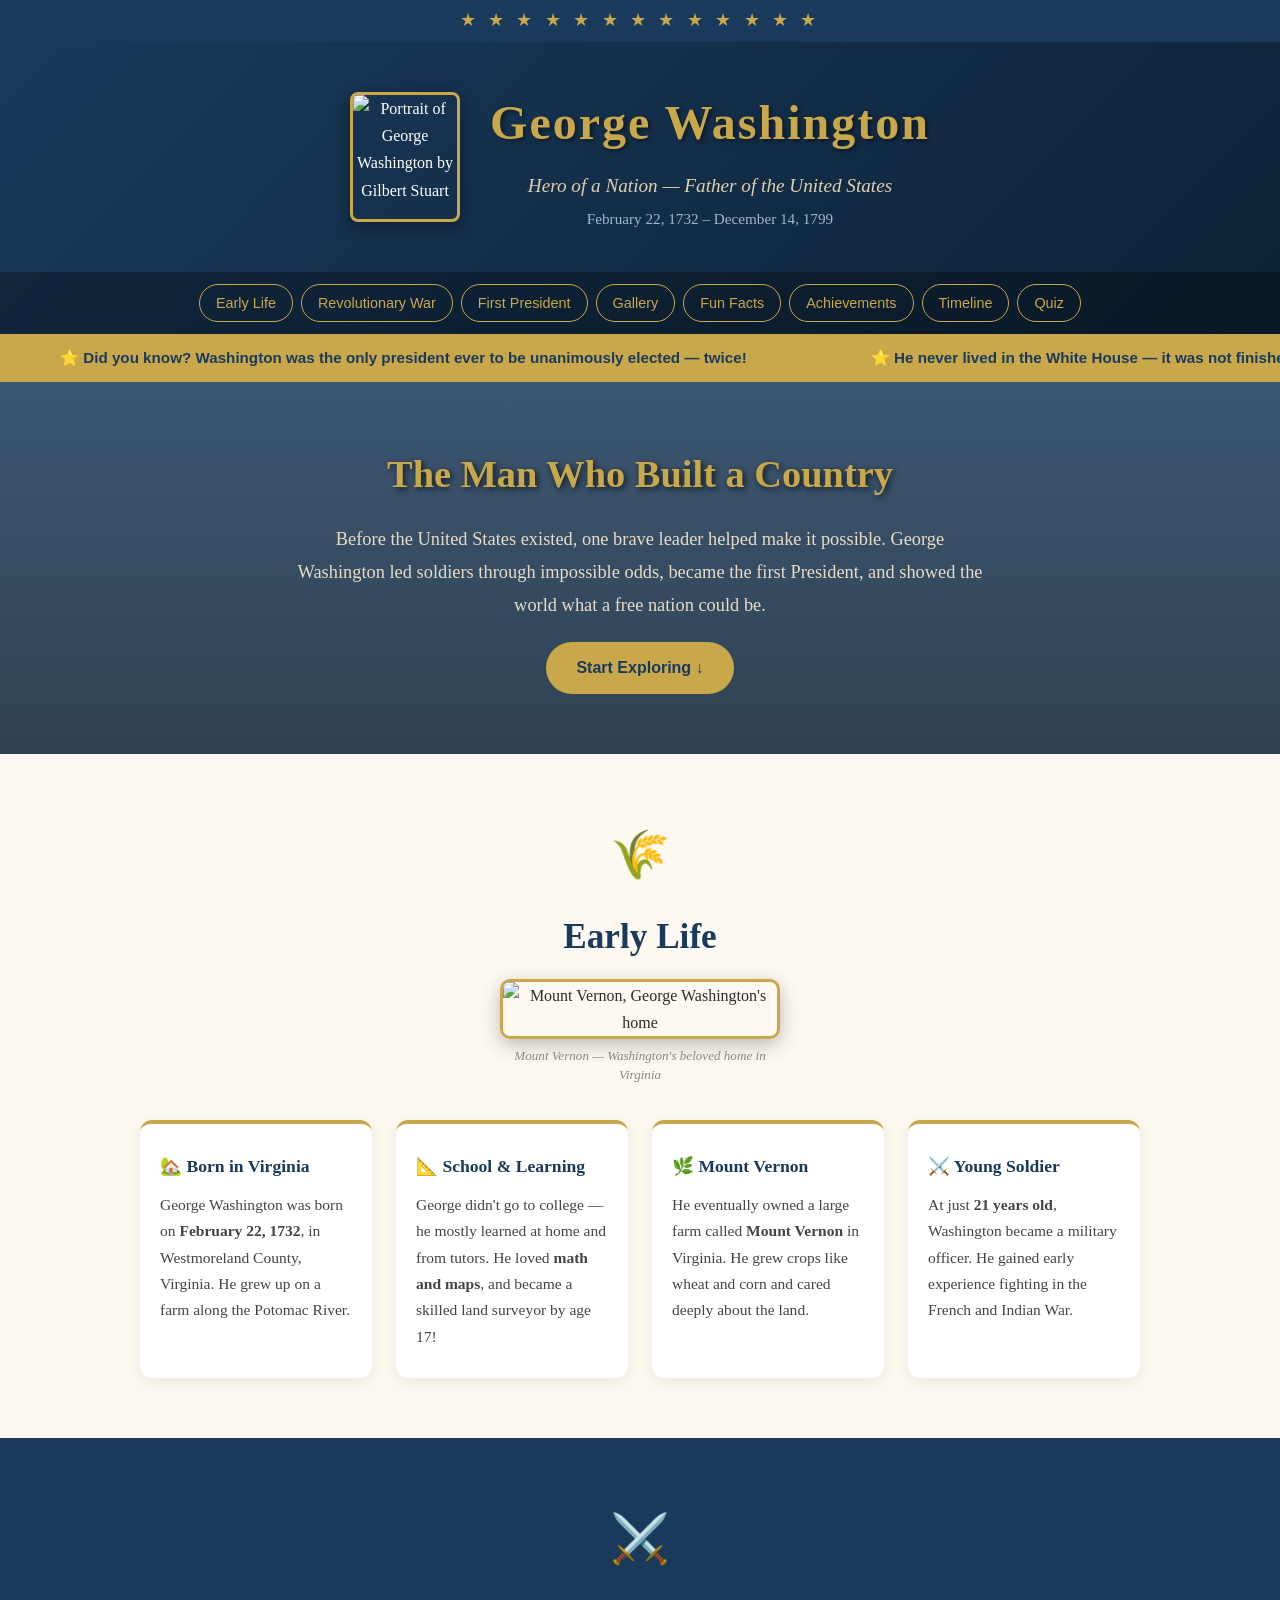
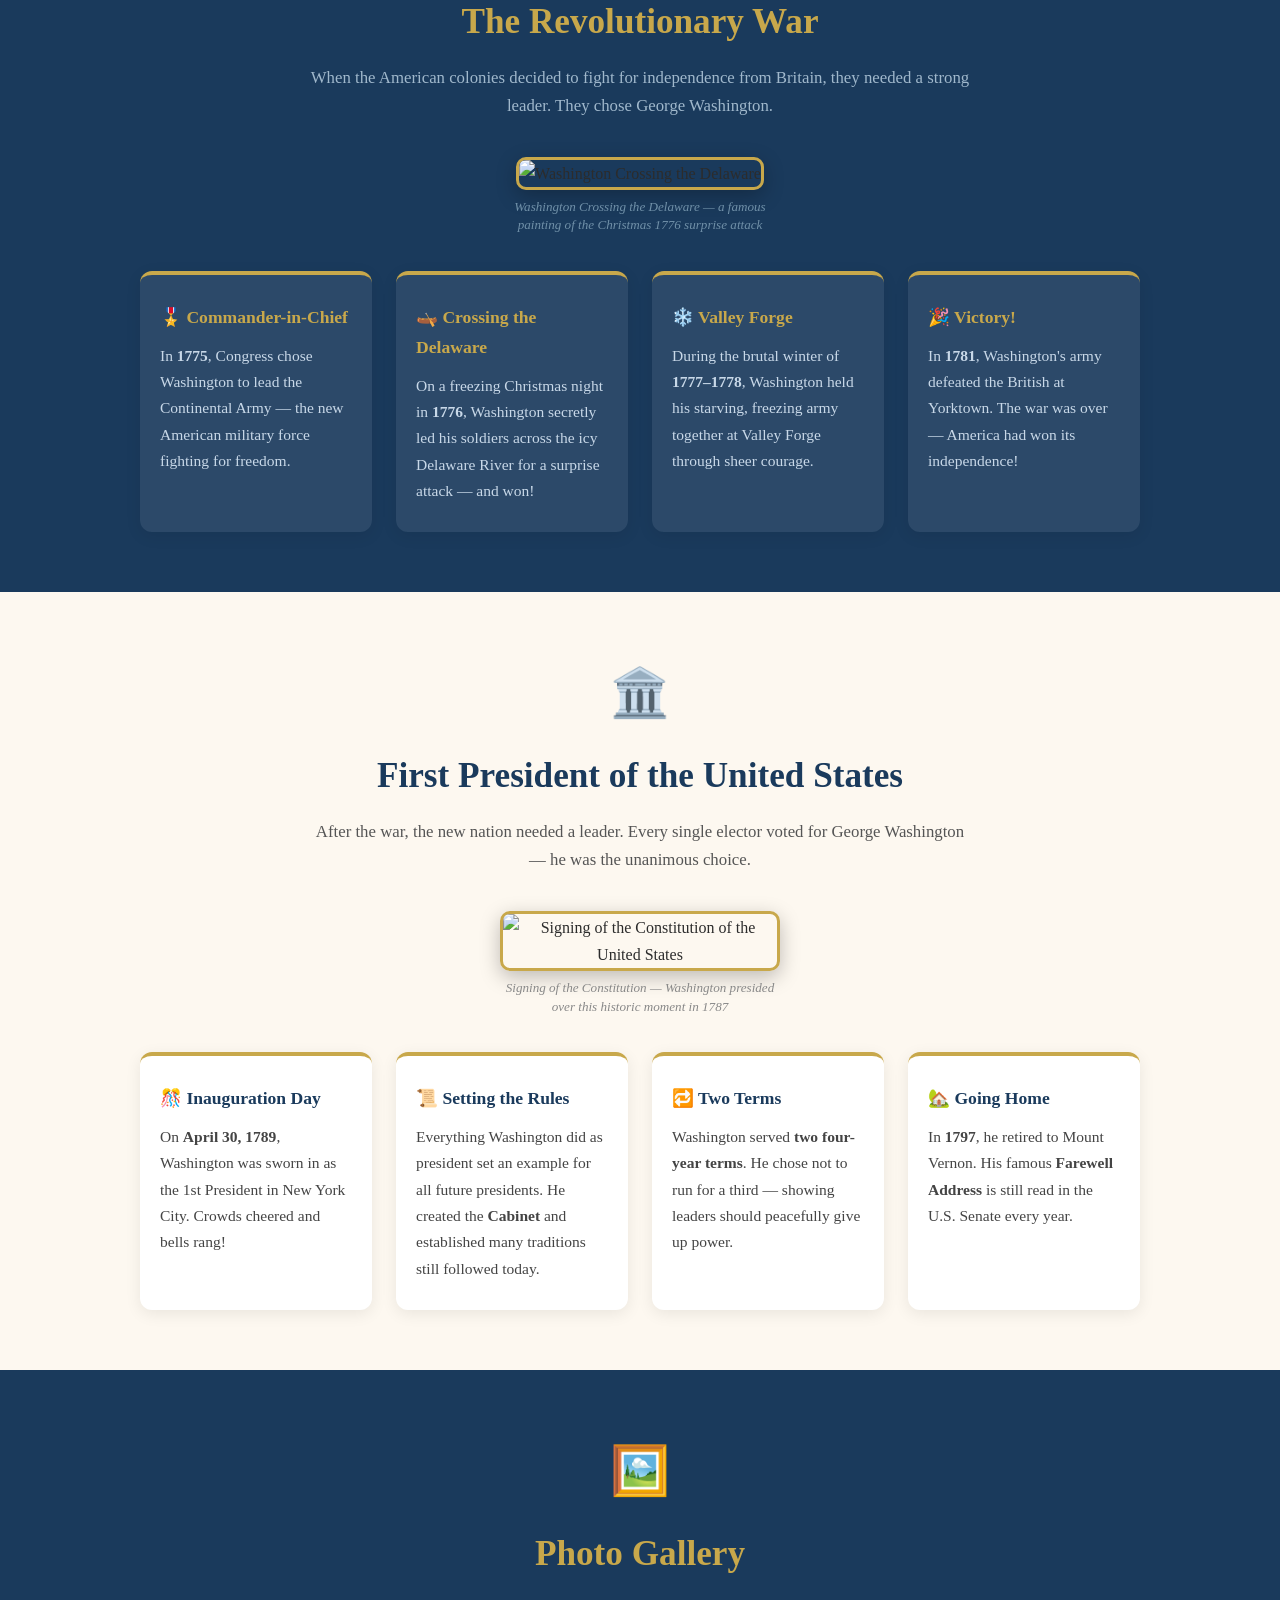
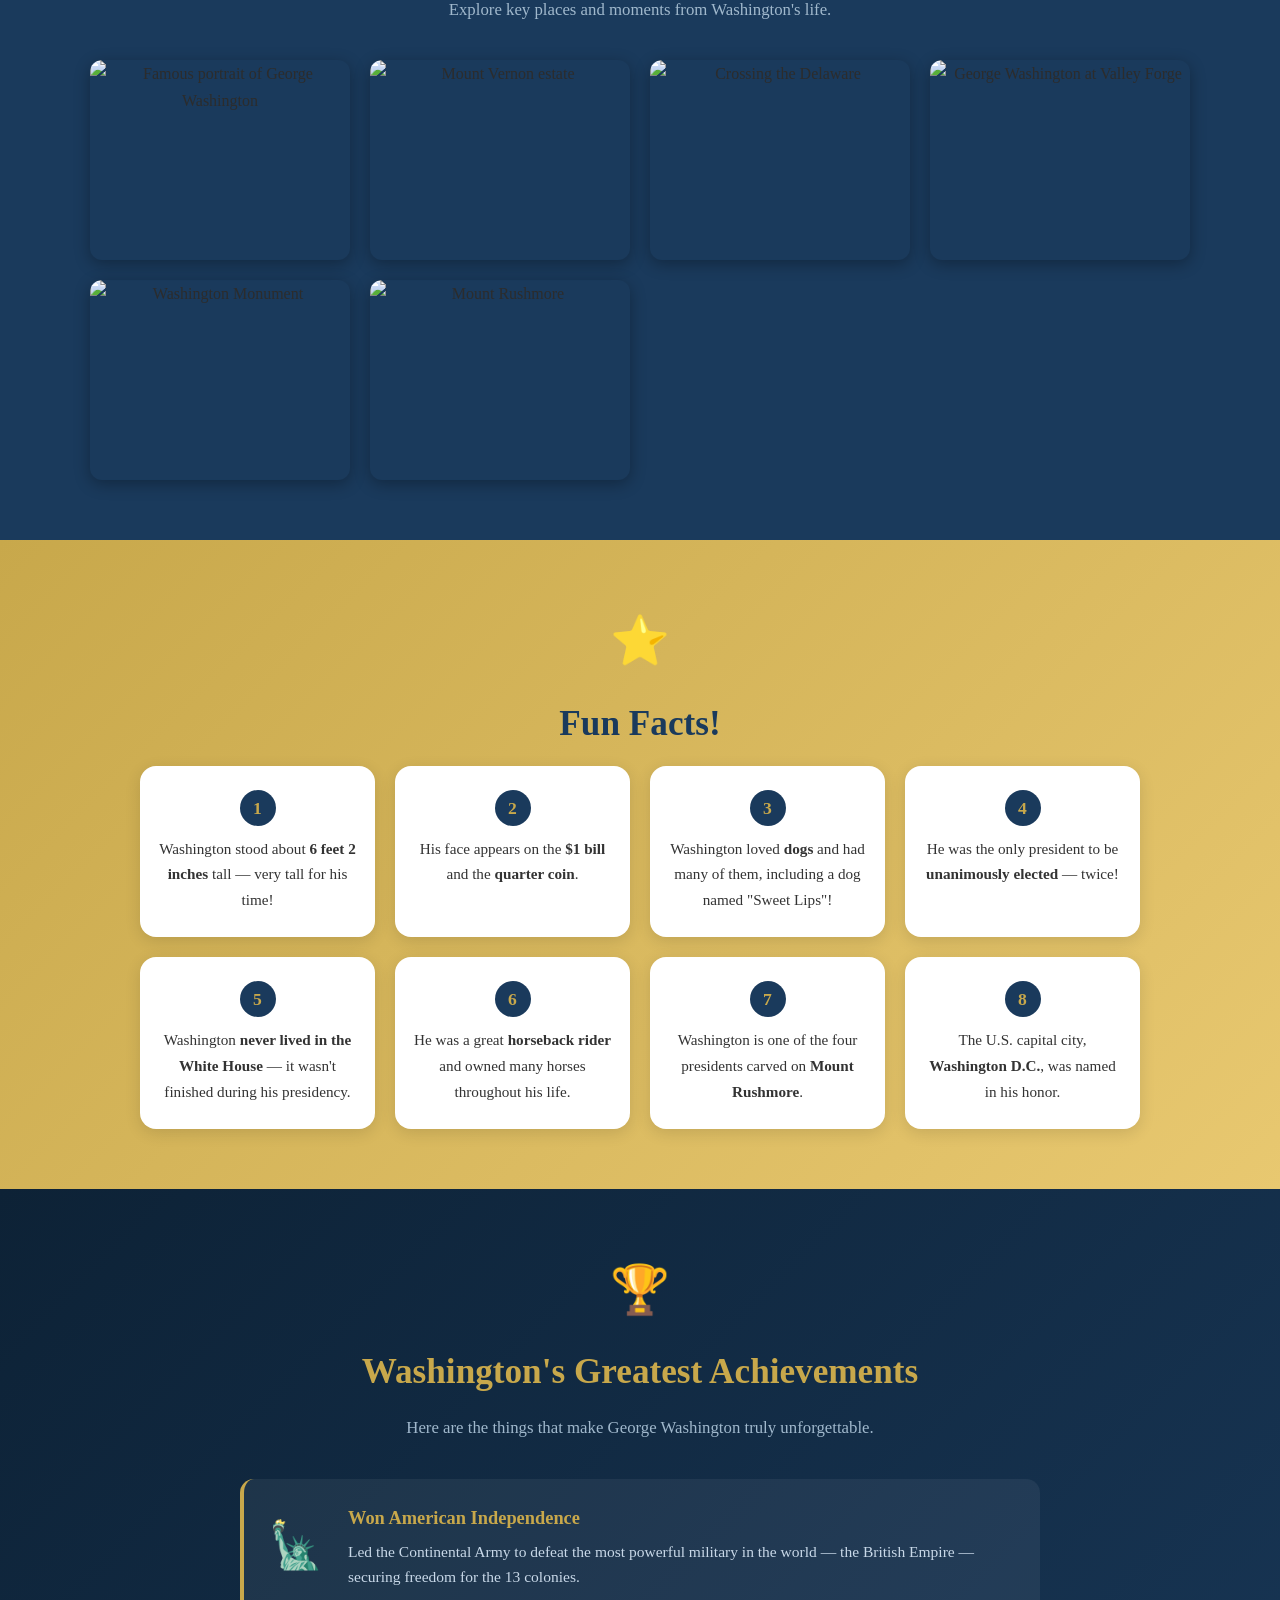
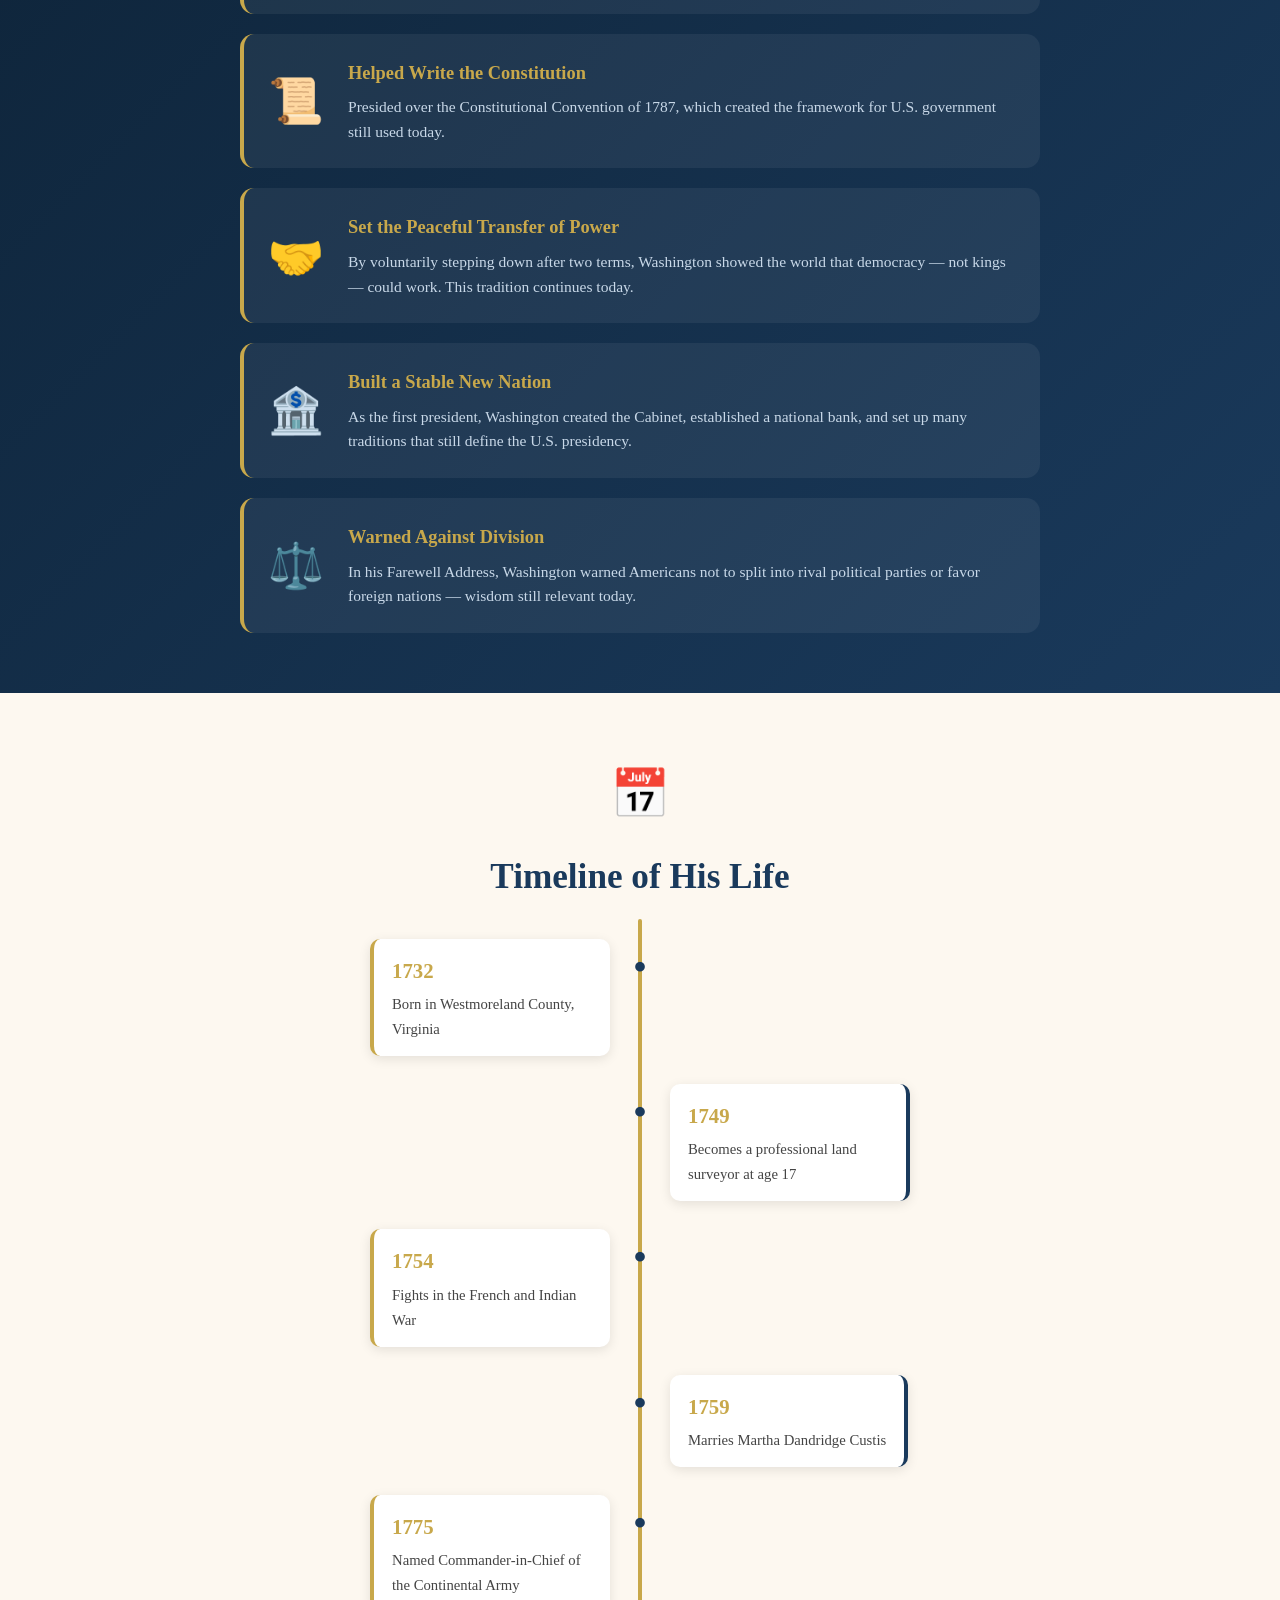
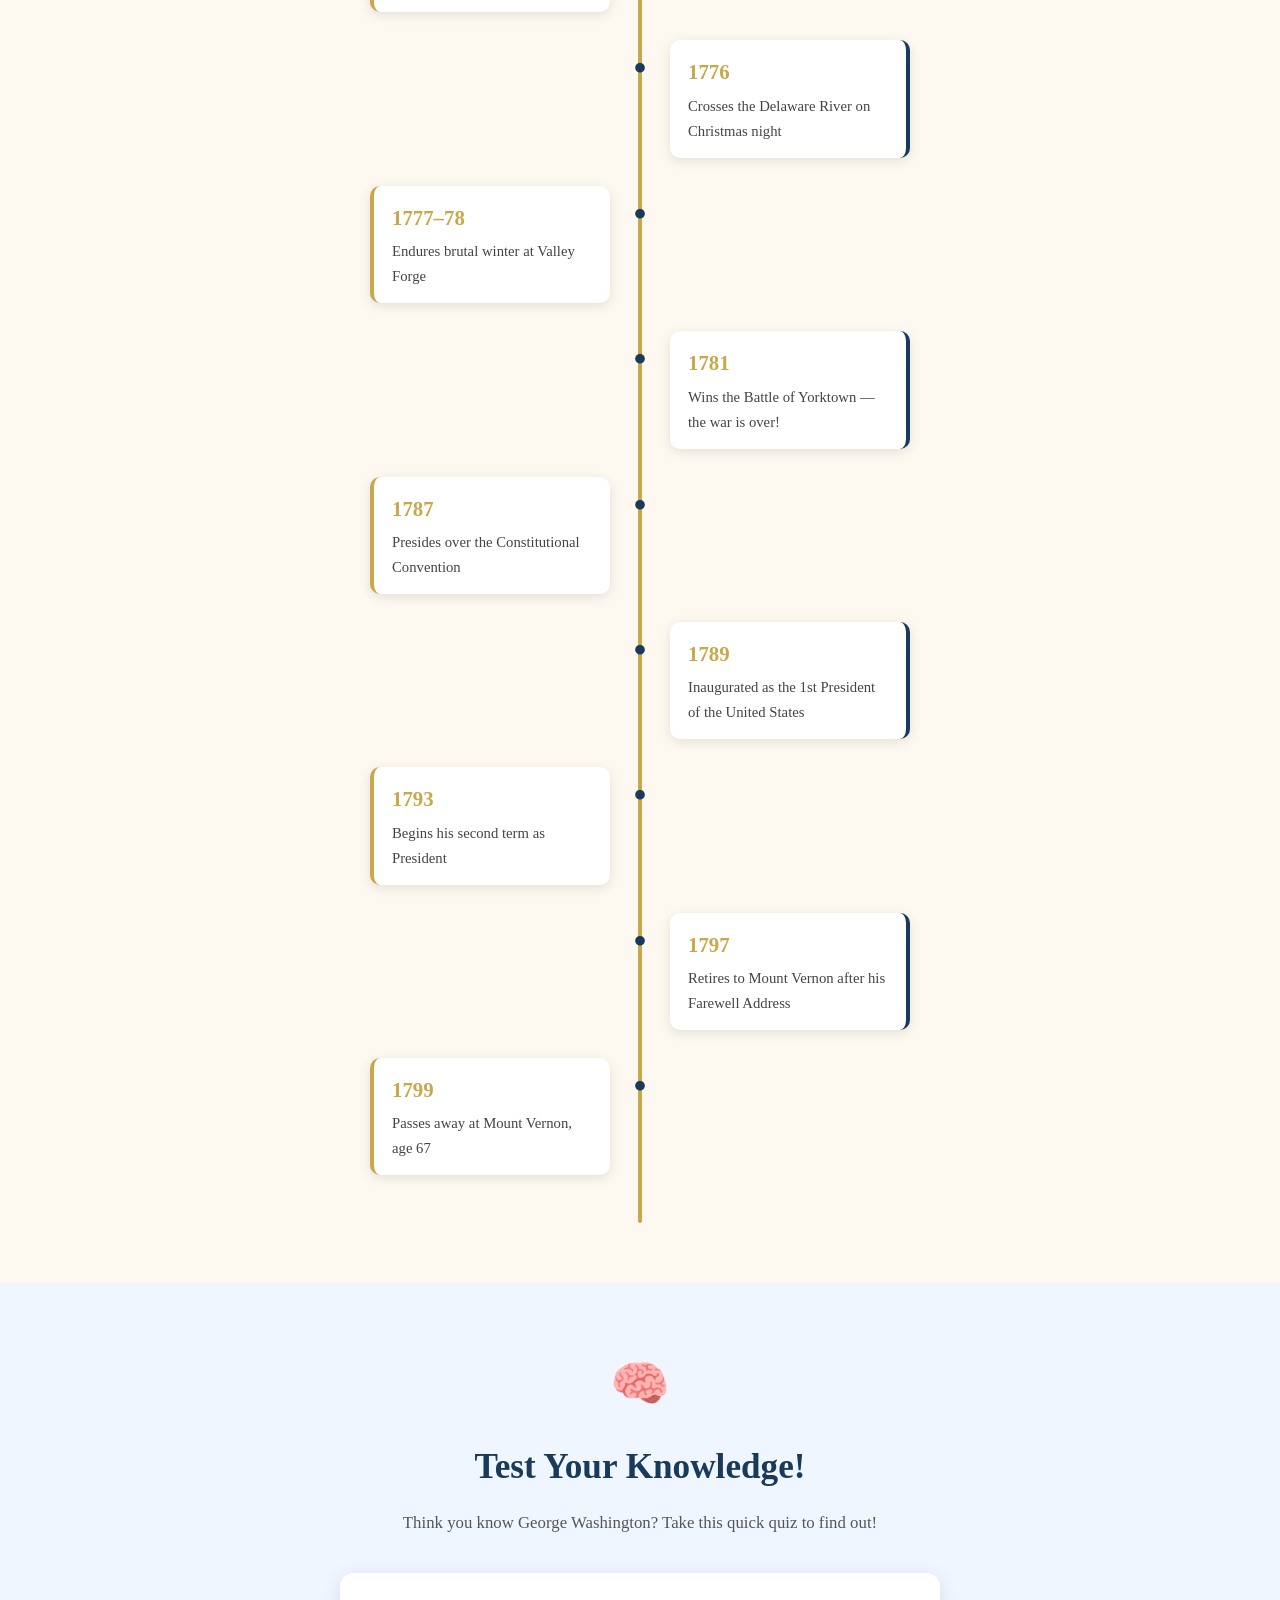
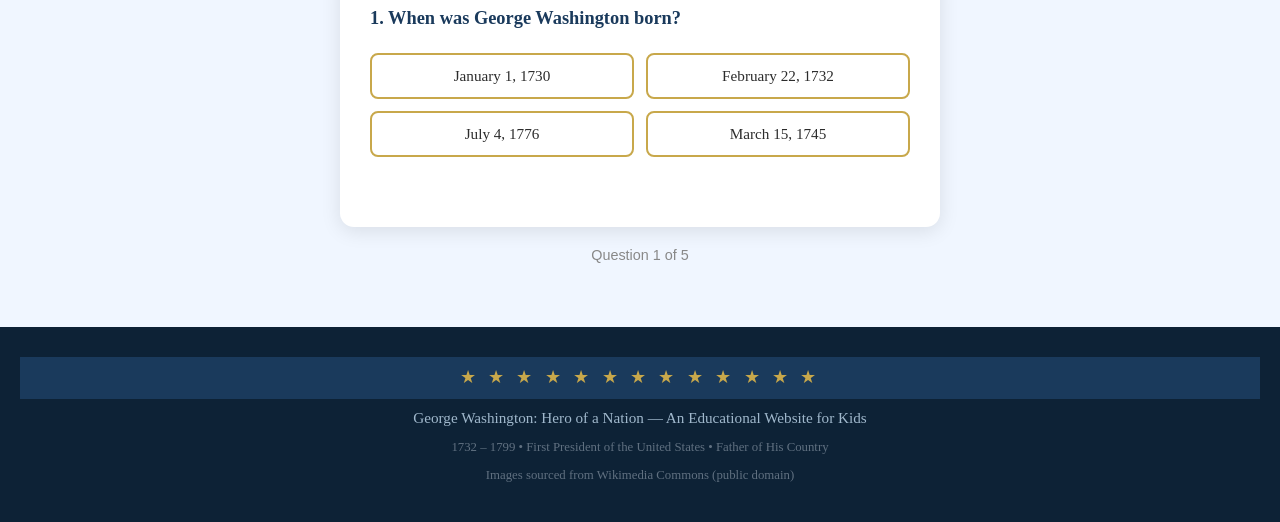
==== commit 6505fa8b: "Fix broken images by switching to Wikimedia Special:FilePath URLs Replaces all direct thumb URLs (wh" ====
--- a/index.html
+++ b/index.html
@@ -13,7 +13,7 @@
     <div class="stars-bar">&#9733; &#9733; &#9733; &#9733; &#9733; &#9733; &#9733; &#9733; &#9733; &#9733; &#9733; &#9733; &#9733;</div>
     <div class="header-content">
       <img class="header-portrait-img"
-           src="https://upload.wikimedia.org/wikipedia/commons/thumb/b/b6/Gilbert_Stuart_Williamstown_Portrait_of_George_Washington.jpg/220px-Gilbert_Stuart_Williamstown_Portrait_of_George_Washington.jpg"
+           src="https://commons.wikimedia.org/wiki/Special:FilePath/Gilbert_Stuart_Williamstown_Portrait_of_George_Washington.jpg?width=220"
            alt="Portrait of George Washington by Gilbert Stuart" />
       <div>
         <h1>George Washington</h1>
@@ -62,7 +62,7 @@
     <h2>Early Life</h2>
     <div class="section-with-image">
       <div class="section-image-wrap">
-        <img src="https://upload.wikimedia.org/wikipedia/commons/thumb/7/7b/Mount_Vernon_Oct_2011.jpg/400px-Mount_Vernon_Oct_2011.jpg"
+        <img src="https://commons.wikimedia.org/wiki/Special:FilePath/Mount_Vernon_Oct_2011.jpg?width=400"
              alt="Mount Vernon, George Washington's home" />
         <p class="img-caption">Mount Vernon — Washington's beloved home in Virginia</p>
       </div>
@@ -94,7 +94,7 @@
     <p class="section-intro">When the American colonies decided to fight for independence from Britain, they needed a strong leader. They chose George Washington.</p>
     <div class="section-with-image reverse">
       <div class="section-image-wrap">
-        <img src="https://upload.wikimedia.org/wikipedia/commons/thumb/9/95/Washington_Crossing_the_Delaware_by_Emanuel_Leutze%2C_MMA-NYC%2C_1851.jpg/400px-Washington_Crossing_the_Delaware_by_Emanuel_Leutze%2C_MMA-NYC%2C_1851.jpg"
+        <img src="https://commons.wikimedia.org/wiki/Special:FilePath/Washington_Crossing_the_Delaware_by_Emanuel_Leutze,_MMA-NYC,_1851.jpg?width=400"
              alt="Washington Crossing the Delaware" />
         <p class="img-caption">Washington Crossing the Delaware — a famous painting of the Christmas 1776 surprise attack</p>
       </div>
@@ -126,9 +126,9 @@
     <p class="section-intro">After the war, the new nation needed a leader. Every single elector voted for George Washington — he was the unanimous choice.</p>
     <div class="section-with-image">
       <div class="section-image-wrap">
-        <img src="https://upload.wikimedia.org/wikipedia/commons/thumb/a/a9/Washington_Constitutional_Convention_1787.jpg/400px-Washington_Constitutional_Convention_1787.jpg"
-             alt="Washington at the Constitutional Convention" />
-        <p class="img-caption">Washington presiding over the Constitutional Convention, 1787</p>
+        <img src="https://commons.wikimedia.org/wiki/Special:FilePath/Scene_at_the_Signing_of_the_Constitution_of_the_United_States.jpg?width=400"
+             alt="Signing of the Constitution of the United States" />
+        <p class="img-caption">Signing of the Constitution — Washington presided over this historic moment in 1787</p>
       </div>
       <div class="card-grid">
         <div class="card">
@@ -158,32 +158,32 @@
     <p class="section-intro">Explore key places and moments from Washington's life.</p>
     <div class="gallery-grid">
       <div class="gallery-item">
-        <img src="https://upload.wikimedia.org/wikipedia/commons/thumb/b/b6/Gilbert_Stuart_Williamstown_Portrait_of_George_Washington.jpg/300px-Gilbert_Stuart_Williamstown_Portrait_of_George_Washington.jpg"
+        <img src="https://commons.wikimedia.org/wiki/Special:FilePath/Gilbert_Stuart_Williamstown_Portrait_of_George_Washington.jpg?width=300"
              alt="Famous portrait of George Washington" />
         <div class="gallery-caption">The Lansdowne Portrait — one of the most famous paintings of Washington (1796)</div>
       </div>
       <div class="gallery-item">
-        <img src="https://upload.wikimedia.org/wikipedia/commons/thumb/7/7b/Mount_Vernon_Oct_2011.jpg/300px-Mount_Vernon_Oct_2011.jpg"
+        <img src="https://commons.wikimedia.org/wiki/Special:FilePath/Mount_Vernon_Oct_2011.jpg?width=300"
              alt="Mount Vernon estate" />
         <div class="gallery-caption">Mount Vernon — Washington's beautiful home in Virginia</div>
       </div>
       <div class="gallery-item">
-        <img src="https://upload.wikimedia.org/wikipedia/commons/thumb/9/95/Washington_Crossing_the_Delaware_by_Emanuel_Leutze%2C_MMA-NYC%2C_1851.jpg/300px-Washington_Crossing_the_Delaware_by_Emanuel_Leutze%2C_MMA-NYC%2C_1851.jpg"
+        <img src="https://commons.wikimedia.org/wiki/Special:FilePath/Washington_Crossing_the_Delaware_by_Emanuel_Leutze,_MMA-NYC,_1851.jpg?width=300"
              alt="Crossing the Delaware" />
         <div class="gallery-caption">Washington Crossing the Delaware — famous painting by Emanuel Leutze, 1851</div>
       </div>
       <div class="gallery-item">
-        <img src="https://upload.wikimedia.org/wikipedia/commons/thumb/2/23/Monument_of_George_Washington_on_horseback_in_Boston_Public_Garden.jpg/300px-Monument_of_George_Washington_on_horseback_in_Boston_Public_Garden.jpg"
-             alt="Washington on horseback statue" />
-        <div class="gallery-caption">Bronze statue of Washington on horseback in Boston Public Garden</div>
-      </div>
-      <div class="gallery-item">
-        <img src="https://upload.wikimedia.org/wikipedia/commons/thumb/b/b1/Washington_Monument_Dusk_Jan_2006.jpg/200px-Washington_Monument_Dusk_Jan_2006.jpg"
-             alt="Washington Monument at dusk" />
+        <img src="https://commons.wikimedia.org/wiki/Special:FilePath/George_Washington_at_Valley_Forge.jpg?width=300"
+             alt="George Washington at Valley Forge" />
+        <div class="gallery-caption">George Washington at Valley Forge — leading his troops through the brutal winter of 1777</div>
+      </div>
+      <div class="gallery-item">
+        <img src="https://commons.wikimedia.org/wiki/Special:FilePath/Washington_Monument_2013.jpg?width=300"
+             alt="Washington Monument" />
         <div class="gallery-caption">The Washington Monument in Washington D.C. — 555 feet tall!</div>
       </div>
       <div class="gallery-item">
-        <img src="https://upload.wikimedia.org/wikipedia/commons/thumb/1/10/Mount_Rushmore_National_Memorial.jpg/300px-Mount_Rushmore_National_Memorial.jpg"
+        <img src="https://commons.wikimedia.org/wiki/Special:FilePath/Mount_Rushmore_2009.jpg?width=300"
              alt="Mount Rushmore" />
         <div class="gallery-caption">Mount Rushmore — Washington is the first face on the left</div>
       </div>
--- a/style.css
+++ b/style.css
@@ -137,7 +137,7 @@
 /* ===== HERO ===== */
 .hero {
   background: linear-gradient(rgba(26,58,92,0.85), rgba(13,34,54,0.85)),
-              url('https://upload.wikimedia.org/wikipedia/commons/thumb/b/b6/Gilbert_Stuart_Williamstown_Portrait_of_George_Washington.jpg/400px-Gilbert_Stuart_Williamstown_Portrait_of_George_Washington.jpg') center/cover no-repeat;
+              url('https://commons.wikimedia.org/wiki/Special:FilePath/Washington_Crossing_the_Delaware_by_Emanuel_Leutze,_MMA-NYC,_1851.jpg?width=1200') center/cover no-repeat;
   min-height: 320px;
   display: flex;
   align-items: center;
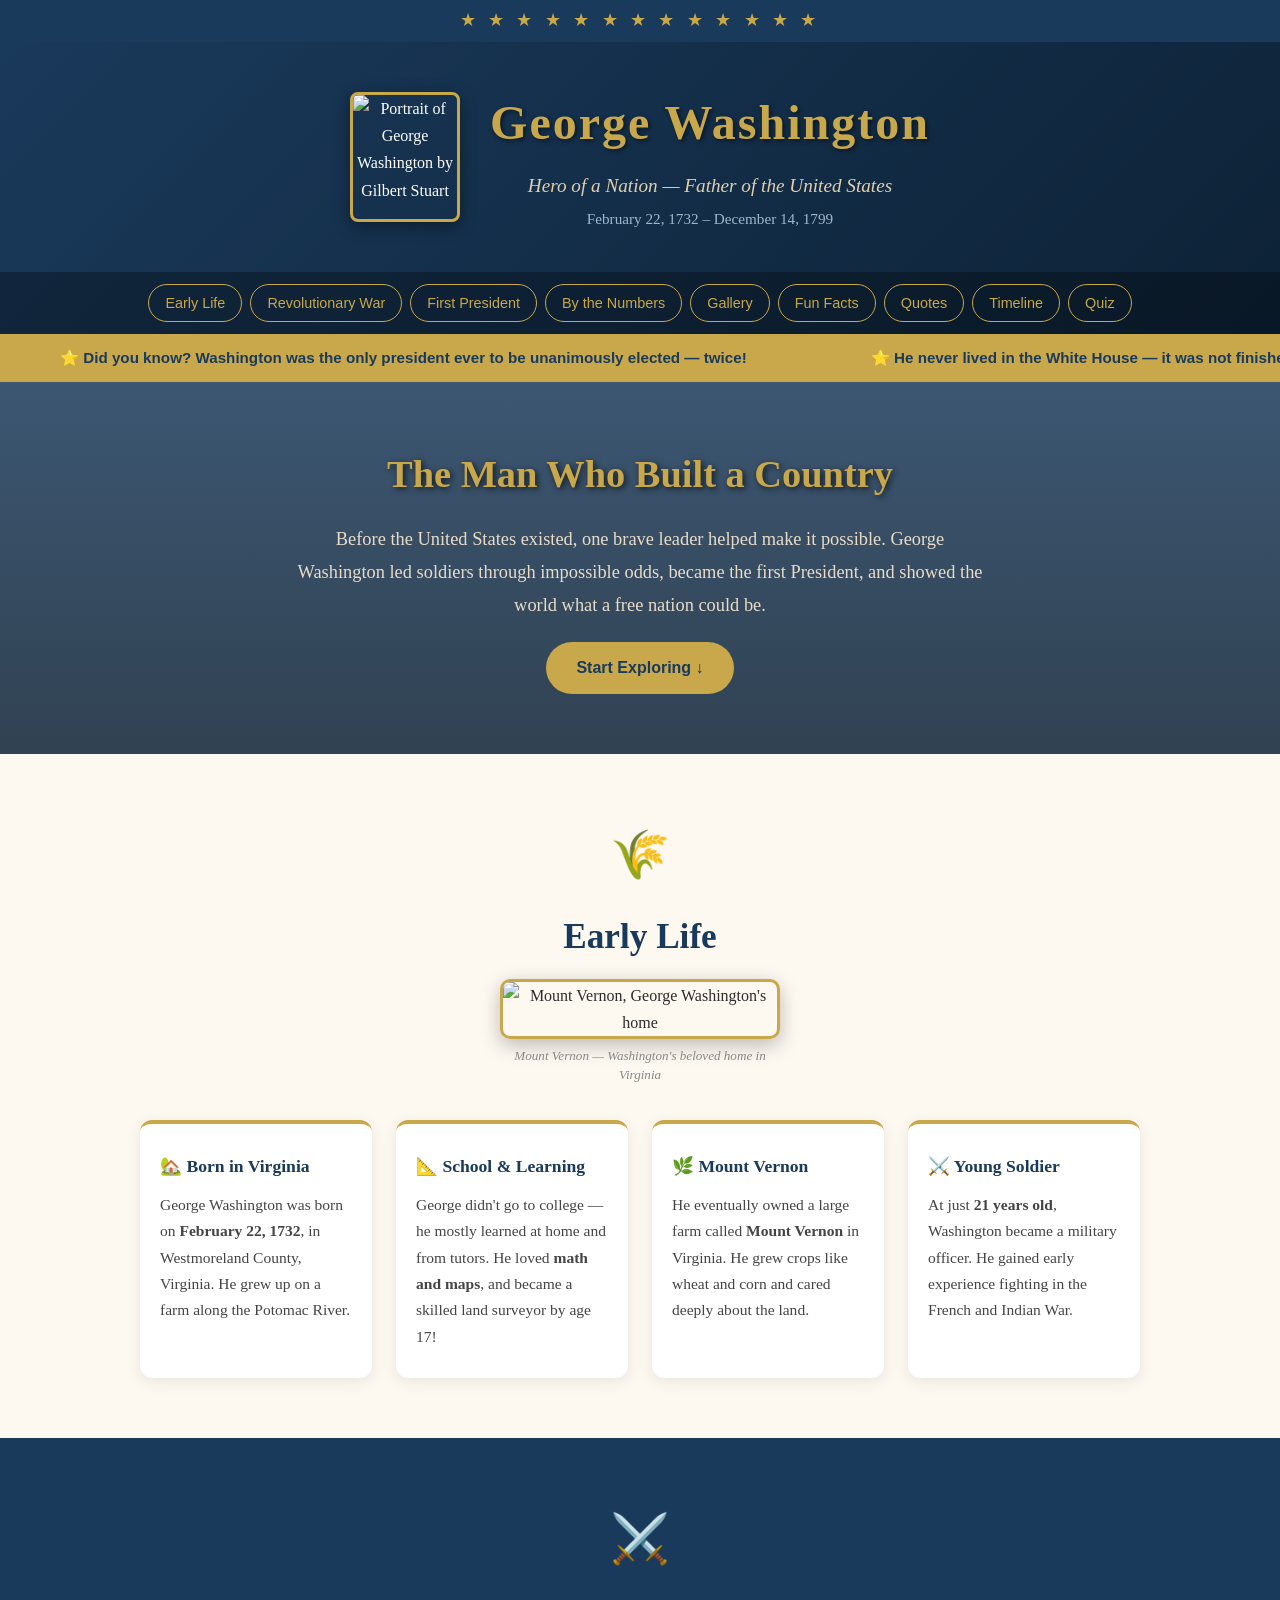
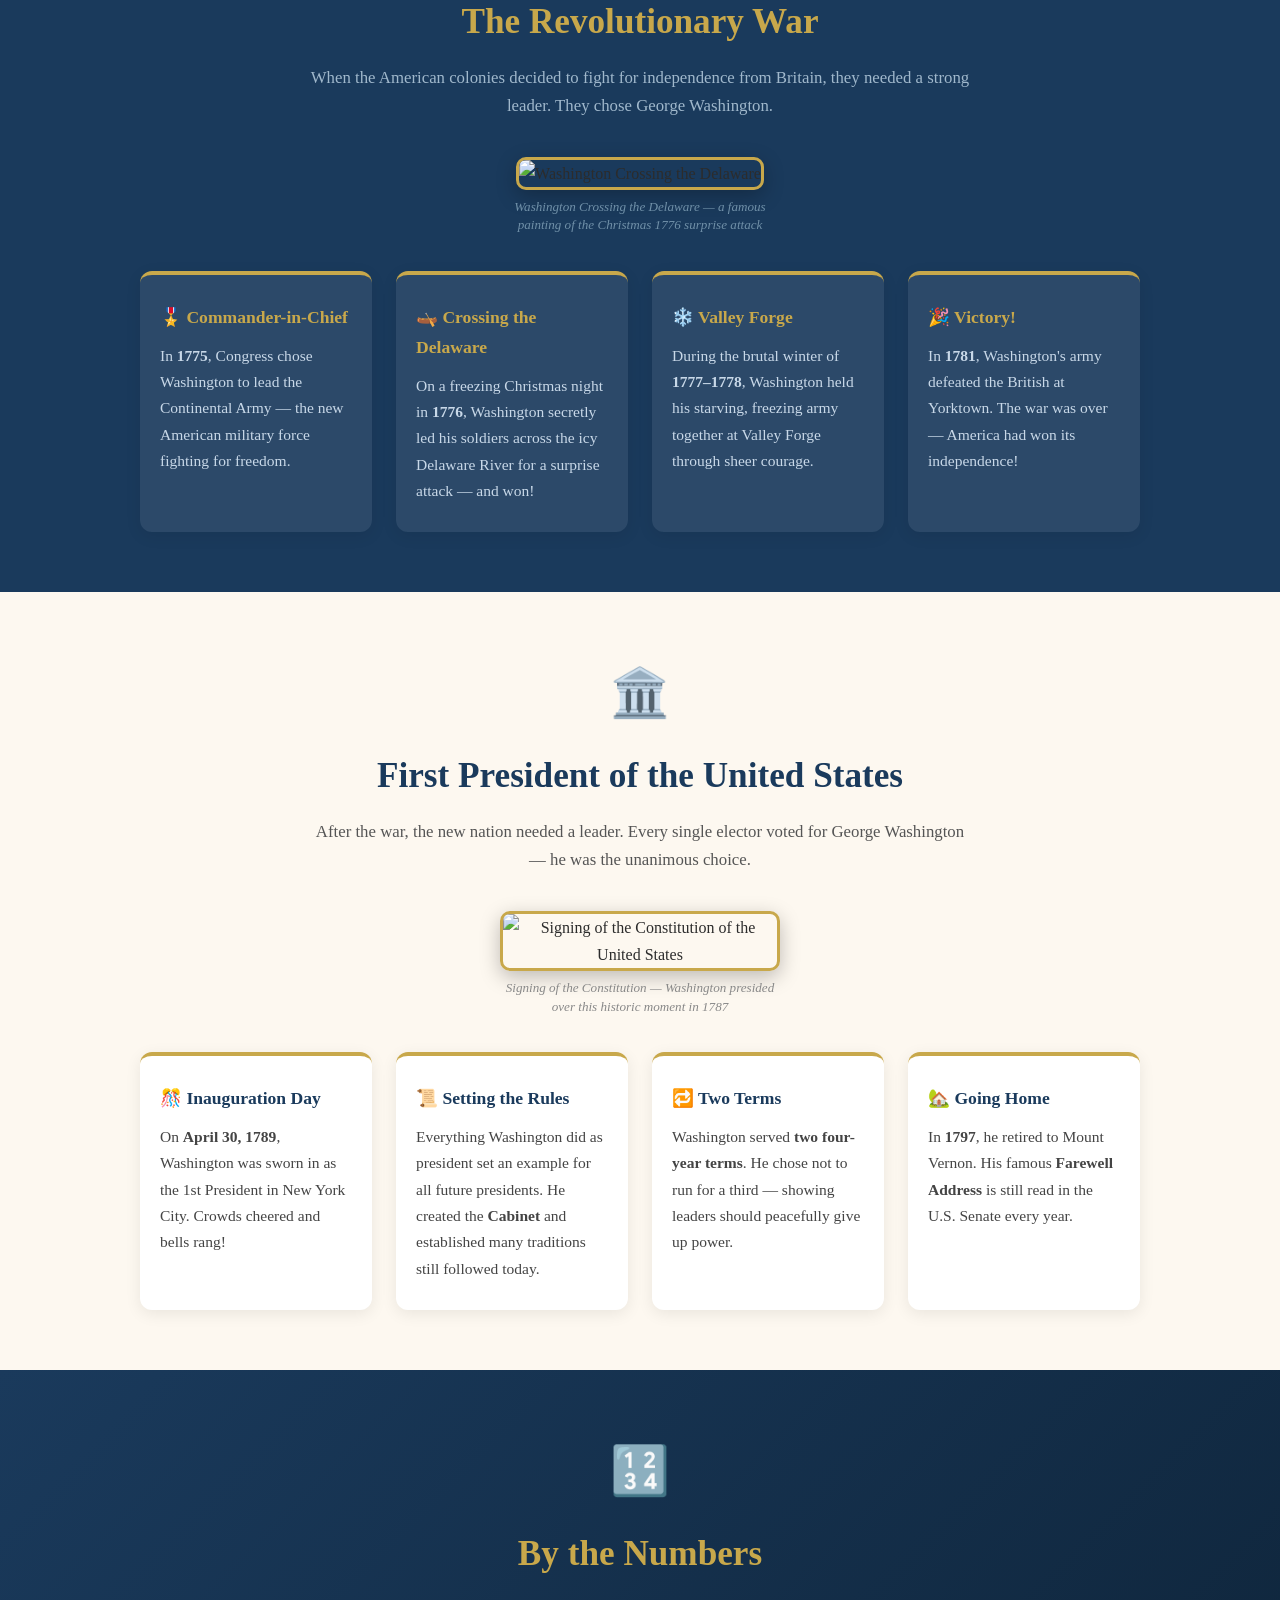
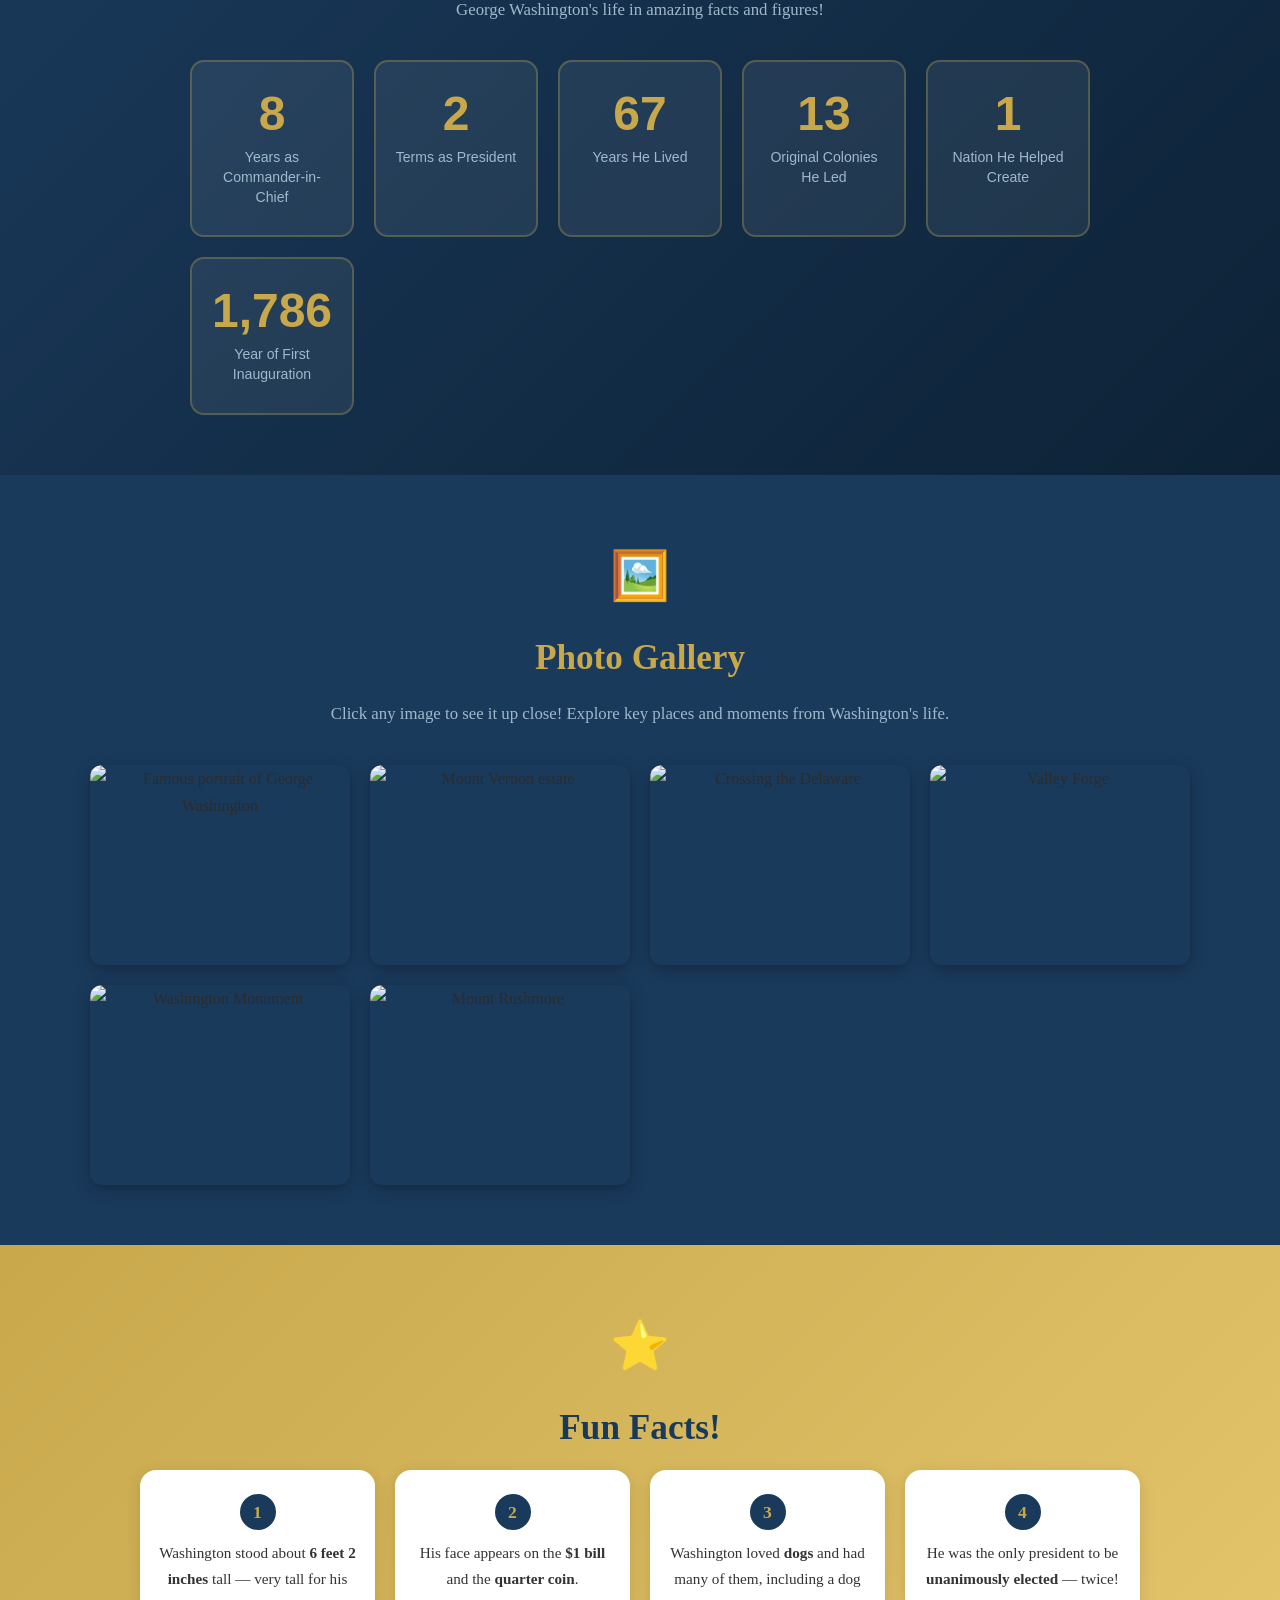
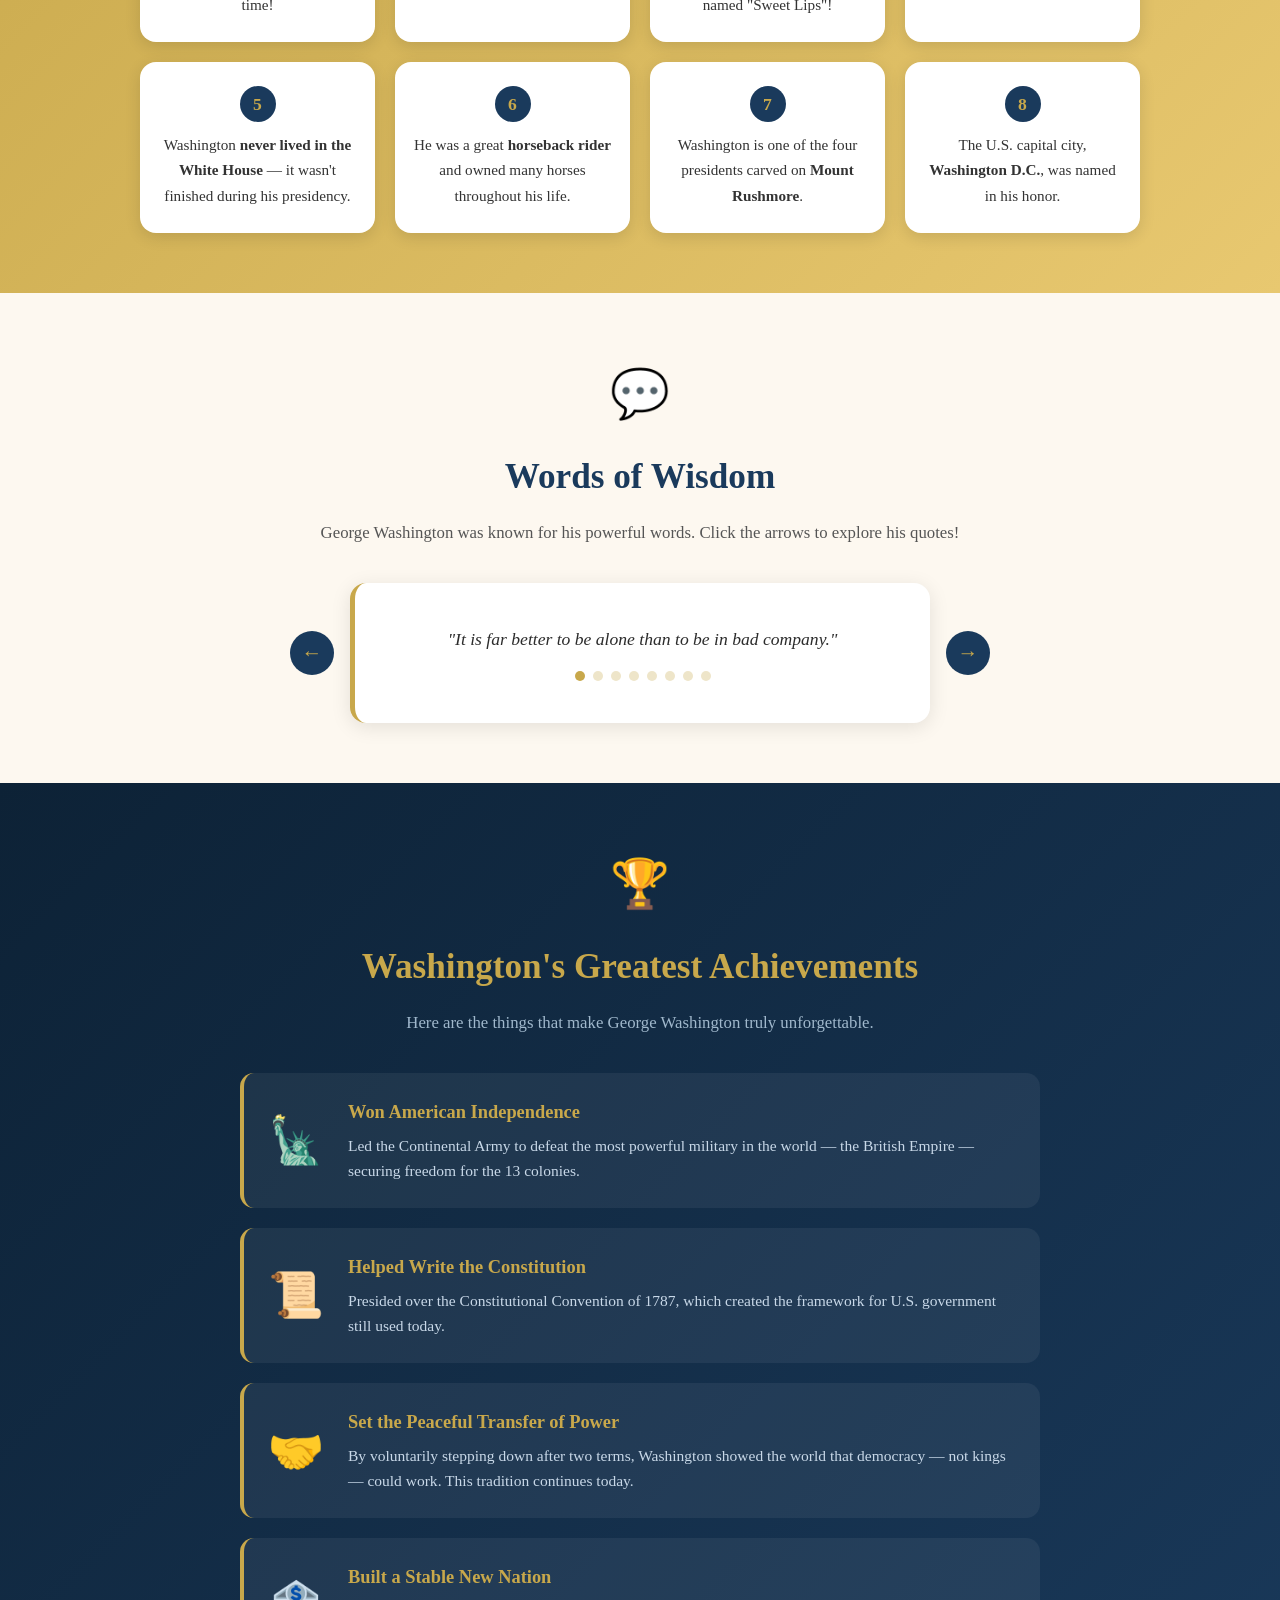
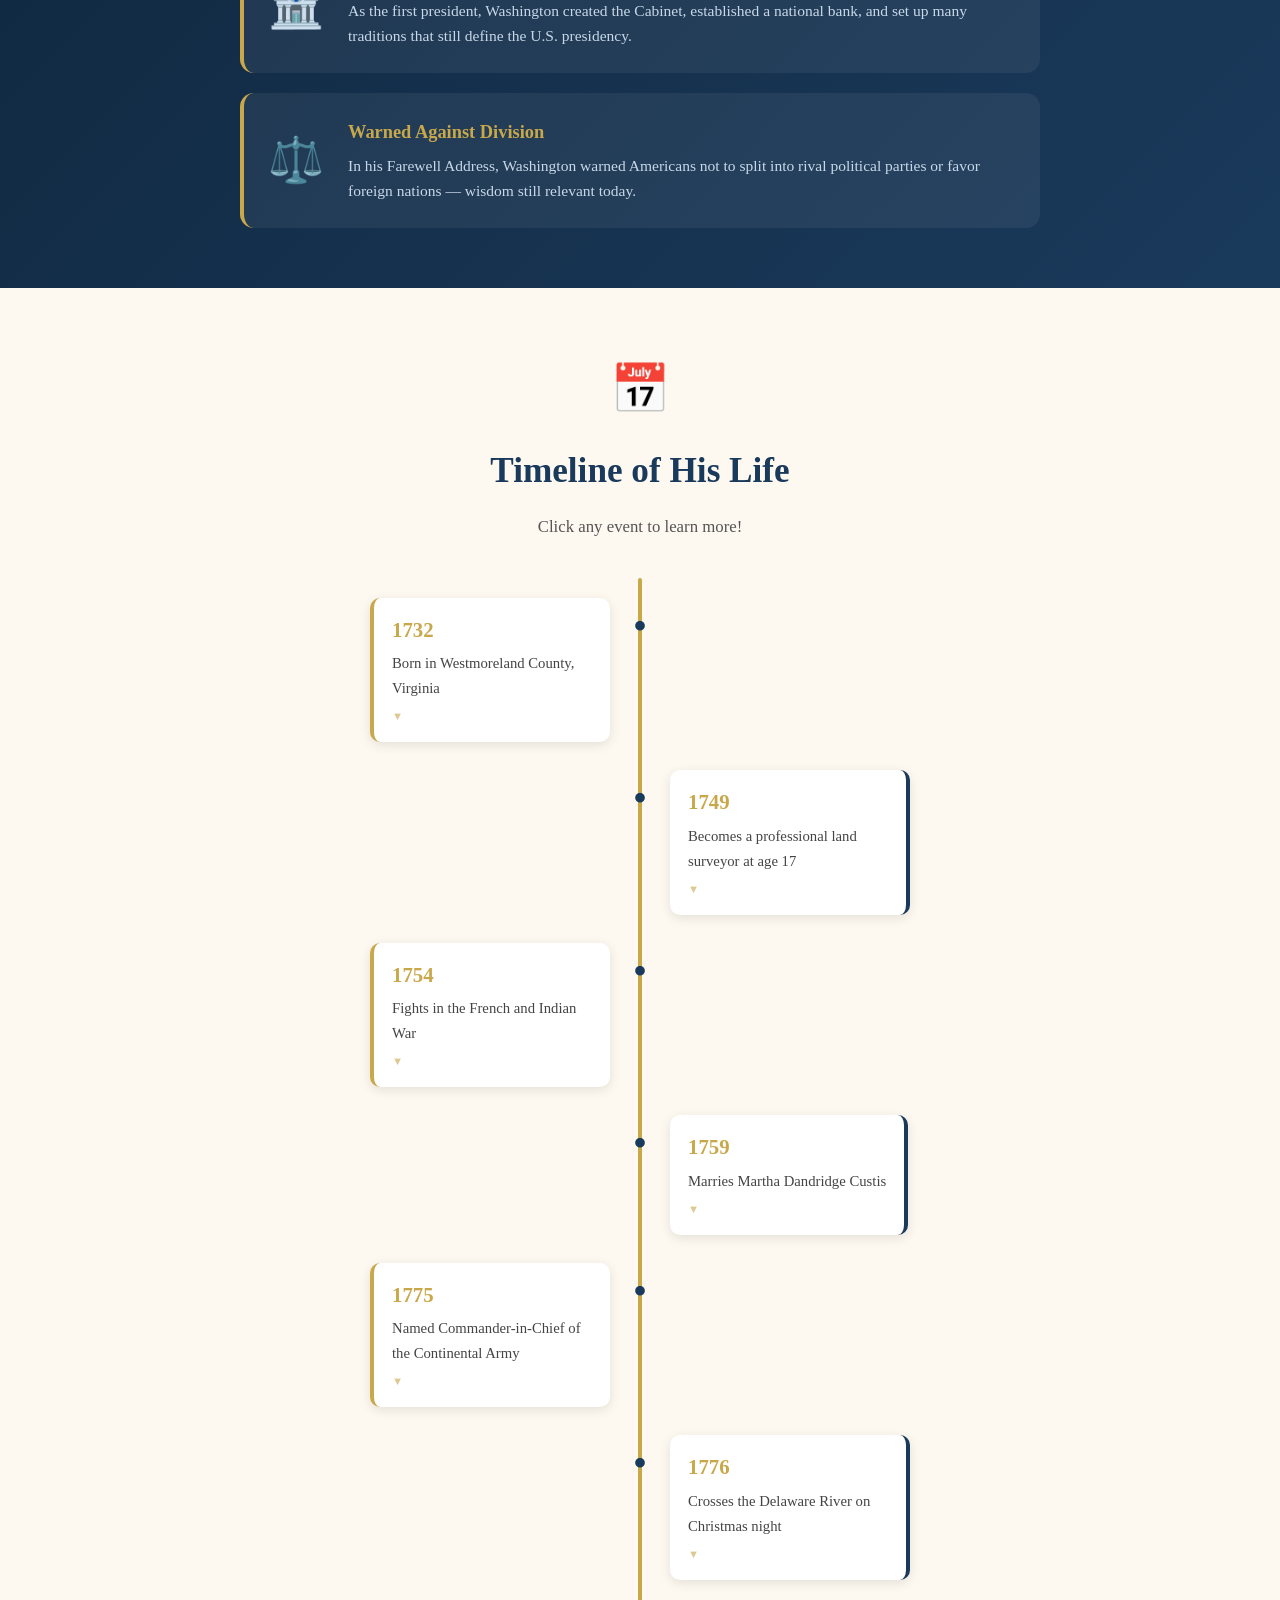
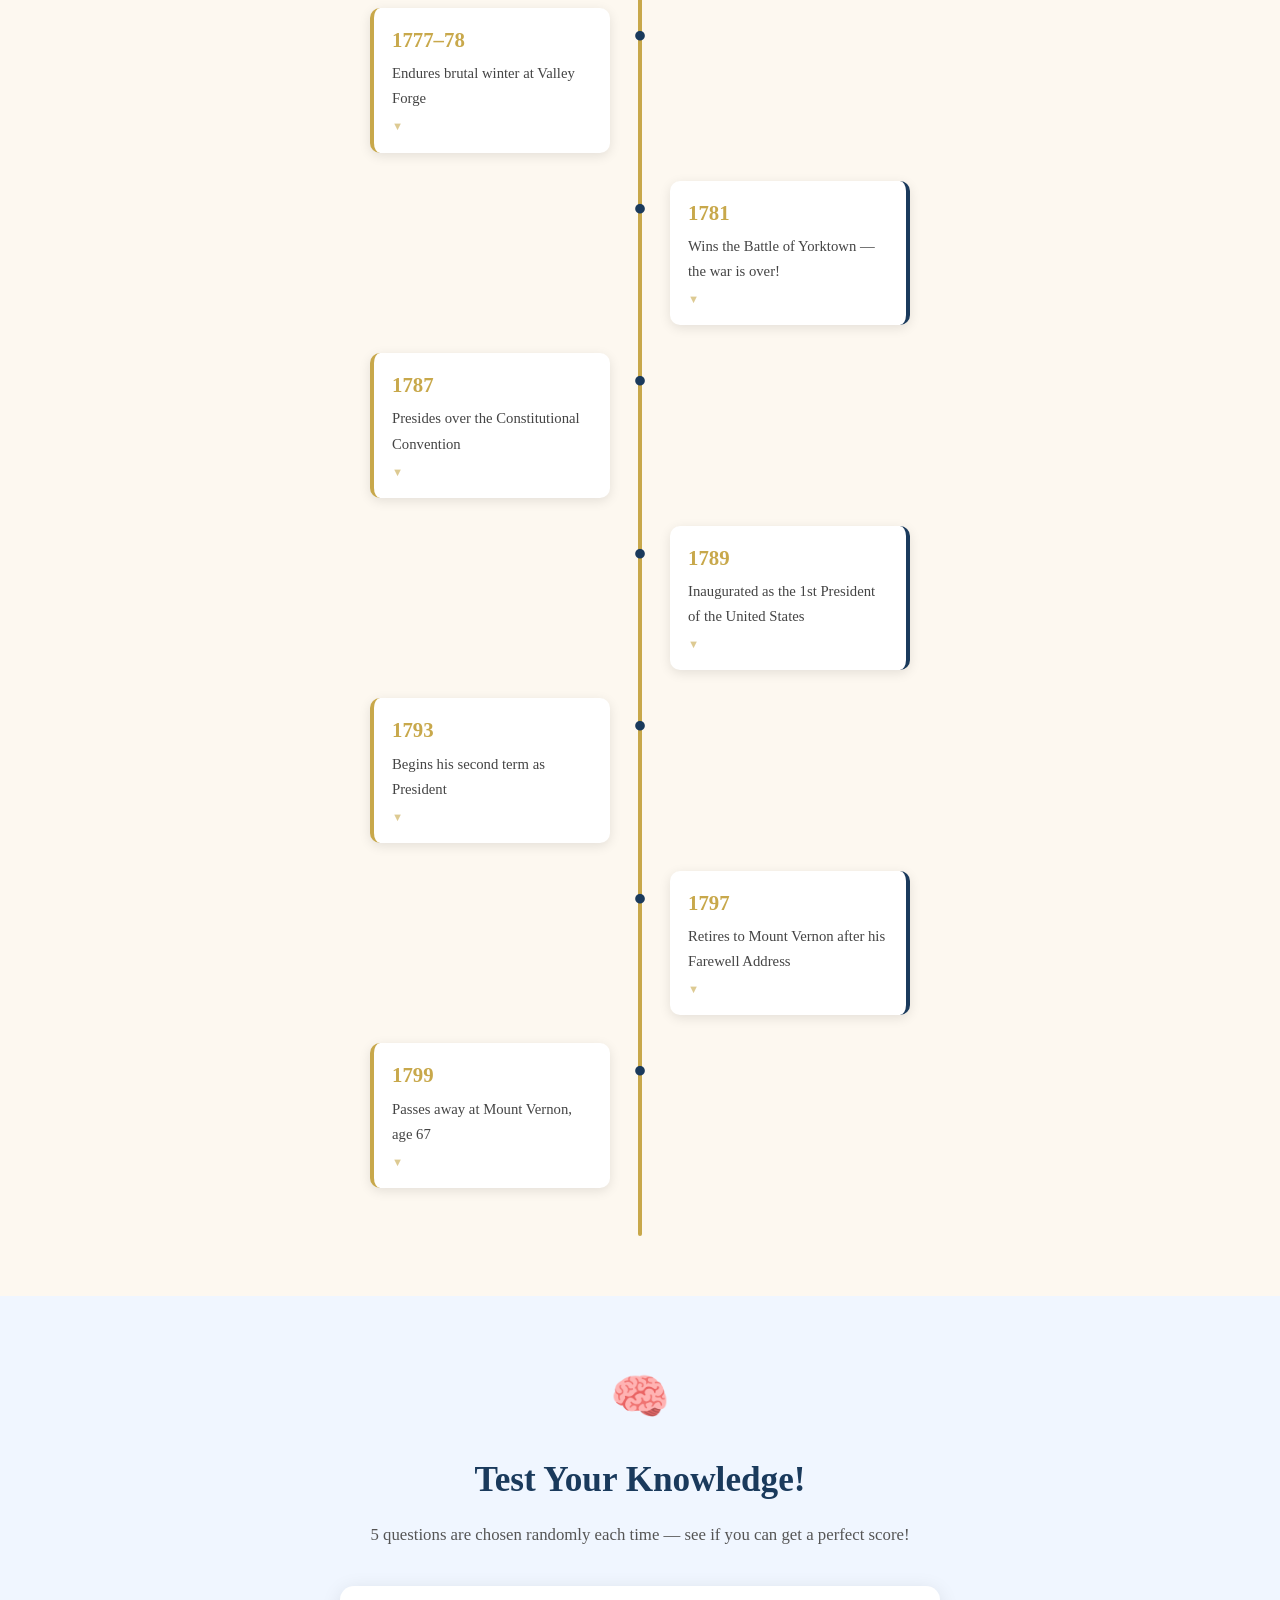
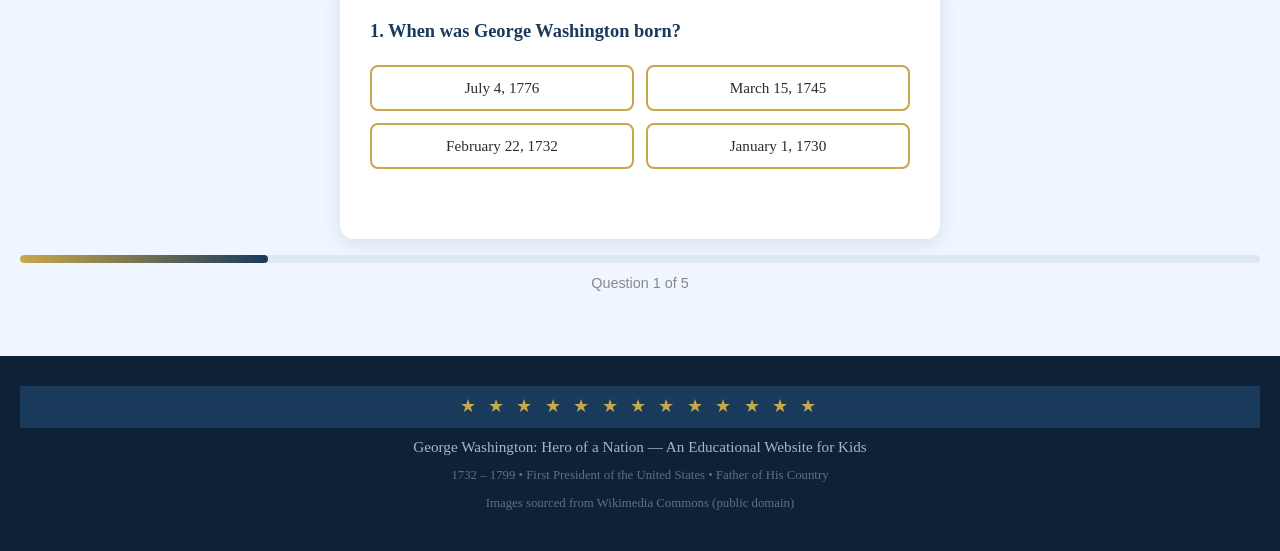
==== commit 448b8726: "Fix images, slow ticker with pause, randomized quiz, add interactivity - Images: load via Wikipedia " ====
--- a/index.html
+++ b/index.html
@@ -25,16 +25,17 @@
       <a href="#early-life">Early Life</a>
       <a href="#revolutionary-war">Revolutionary War</a>
       <a href="#president">First President</a>
+      <a href="#stats">By the Numbers</a>
       <a href="#gallery">Gallery</a>
       <a href="#fun-facts">Fun Facts</a>
-      <a href="#achievements">Achievements</a>
+      <a href="#quotes">Quotes</a>
       <a href="#timeline">Timeline</a>
       <a href="#quiz">Quiz</a>
     </nav>
   </header>
 
   <!-- SCROLLING TICKER -->
-  <div class="ticker-wrap">
+  <div class="ticker-wrap" title="Hover to pause">
     <div class="ticker">
       <span>⭐ Did you know? Washington was the only president ever to be unanimously elected — twice!</span>
       <span>⭐ He never lived in the White House — it was not finished during his presidency.</span>
@@ -44,6 +45,8 @@
       <span>⭐ He loved dogs and had one named "Sweet Lips"!</span>
       <span>⭐ His face is on the $1 bill and the quarter coin.</span>
       <span>⭐ He is one of four presidents carved on Mount Rushmore.</span>
+      <span>⭐ Washington was a skilled horseback rider and owned many horses.</span>
+      <span>⭐ He became a land surveyor at just 17 years old!</span>
     </div>
   </div>
 
@@ -62,8 +65,10 @@
     <h2>Early Life</h2>
     <div class="section-with-image">
       <div class="section-image-wrap">
-        <img src="https://commons.wikimedia.org/wiki/Special:FilePath/Mount_Vernon_Oct_2011.jpg?width=400"
-             alt="Mount Vernon, George Washington's home" />
+        <img data-wiki="Mount_Vernon"
+             src=""
+             alt="Mount Vernon, George Washington's home"
+             class="wiki-img" />
         <p class="img-caption">Mount Vernon — Washington's beloved home in Virginia</p>
       </div>
       <div class="card-grid">
@@ -151,44 +156,82 @@
     </div>
   </section>
 
+  <!-- BY THE NUMBERS -->
+  <section id="stats" class="section section-stats">
+    <div class="section-icon">🔢</div>
+    <h2>By the Numbers</h2>
+    <p class="section-intro">George Washington's life in amazing facts and figures!</p>
+    <div class="stats-grid">
+      <div class="stat-card">
+        <div class="stat-number" data-target="8">0</div>
+        <div class="stat-label">Years as Commander-in-Chief</div>
+      </div>
+      <div class="stat-card">
+        <div class="stat-number" data-target="2">0</div>
+        <div class="stat-label">Terms as President</div>
+      </div>
+      <div class="stat-card">
+        <div class="stat-number" data-target="67">0</div>
+        <div class="stat-label">Years He Lived</div>
+      </div>
+      <div class="stat-card">
+        <div class="stat-number" data-target="13">0</div>
+        <div class="stat-label">Original Colonies He Led</div>
+      </div>
+      <div class="stat-card">
+        <div class="stat-number" data-target="1">0</div>
+        <div class="stat-label">Nation He Helped Create</div>
+      </div>
+      <div class="stat-card">
+        <div class="stat-number" data-target="1789">0</div>
+        <div class="stat-label">Year of First Inauguration</div>
+      </div>
+    </div>
+  </section>
+
   <!-- GALLERY -->
   <section id="gallery" class="section section-gallery">
     <div class="section-icon">🖼️</div>
     <h2>Photo Gallery</h2>
-    <p class="section-intro">Explore key places and moments from Washington's life.</p>
+    <p class="section-intro">Click any image to see it up close! Explore key places and moments from Washington's life.</p>
     <div class="gallery-grid">
-      <div class="gallery-item">
-        <img src="https://commons.wikimedia.org/wiki/Special:FilePath/Gilbert_Stuart_Williamstown_Portrait_of_George_Washington.jpg?width=300"
+      <div class="gallery-item" onclick="openLightbox(this)">
+        <img src="https://commons.wikimedia.org/wiki/Special:FilePath/Gilbert_Stuart_Williamstown_Portrait_of_George_Washington.jpg?width=400"
              alt="Famous portrait of George Washington" />
         <div class="gallery-caption">The Lansdowne Portrait — one of the most famous paintings of Washington (1796)</div>
       </div>
-      <div class="gallery-item">
-        <img src="https://commons.wikimedia.org/wiki/Special:FilePath/Mount_Vernon_Oct_2011.jpg?width=300"
-             alt="Mount Vernon estate" />
+      <div class="gallery-item" onclick="openLightbox(this)">
+        <img data-wiki="Mount_Vernon" src="" alt="Mount Vernon estate" class="wiki-img" />
         <div class="gallery-caption">Mount Vernon — Washington's beautiful home in Virginia</div>
       </div>
-      <div class="gallery-item">
-        <img src="https://commons.wikimedia.org/wiki/Special:FilePath/Washington_Crossing_the_Delaware_by_Emanuel_Leutze,_MMA-NYC,_1851.jpg?width=300"
+      <div class="gallery-item" onclick="openLightbox(this)">
+        <img src="https://commons.wikimedia.org/wiki/Special:FilePath/Washington_Crossing_the_Delaware_by_Emanuel_Leutze,_MMA-NYC,_1851.jpg?width=400"
              alt="Crossing the Delaware" />
         <div class="gallery-caption">Washington Crossing the Delaware — famous painting by Emanuel Leutze, 1851</div>
       </div>
-      <div class="gallery-item">
-        <img src="https://commons.wikimedia.org/wiki/Special:FilePath/George_Washington_at_Valley_Forge.jpg?width=300"
-             alt="George Washington at Valley Forge" />
-        <div class="gallery-caption">George Washington at Valley Forge — leading his troops through the brutal winter of 1777</div>
-      </div>
-      <div class="gallery-item">
-        <img src="https://commons.wikimedia.org/wiki/Special:FilePath/Washington_Monument_2013.jpg?width=300"
-             alt="Washington Monument" />
+      <div class="gallery-item" onclick="openLightbox(this)">
+        <img data-wiki="Valley_Forge" src="" alt="Valley Forge" class="wiki-img" />
+        <div class="gallery-caption">Valley Forge — where Washington kept his army together through a brutal winter</div>
+      </div>
+      <div class="gallery-item" onclick="openLightbox(this)">
+        <img data-wiki="Washington_Monument" src="" alt="Washington Monument" class="wiki-img" />
         <div class="gallery-caption">The Washington Monument in Washington D.C. — 555 feet tall!</div>
       </div>
-      <div class="gallery-item">
-        <img src="https://commons.wikimedia.org/wiki/Special:FilePath/Mount_Rushmore_2009.jpg?width=300"
-             alt="Mount Rushmore" />
+      <div class="gallery-item" onclick="openLightbox(this)">
+        <img data-wiki="Mount_Rushmore" src="" alt="Mount Rushmore" class="wiki-img" />
         <div class="gallery-caption">Mount Rushmore — Washington is the first face on the left</div>
       </div>
     </div>
   </section>
+
+  <!-- LIGHTBOX -->
+  <div id="lightbox" class="lightbox hidden" onclick="closeLightbox()">
+    <div class="lightbox-inner">
+      <button class="lightbox-close" onclick="closeLightbox()">&#10005;</button>
+      <img id="lightbox-img" src="" alt="" />
+      <p id="lightbox-caption"></p>
+    </div>
+  </div>
 
   <!-- FUN FACTS -->
   <section id="fun-facts" class="section section-fun">
@@ -227,6 +270,21 @@
         <span class="fact-num">8</span>
         <p>The U.S. capital city, <strong>Washington D.C.</strong>, was named in his honor.</p>
       </div>
+    </div>
+  </section>
+
+  <!-- QUOTES -->
+  <section id="quotes" class="section section-quotes">
+    <div class="section-icon">💬</div>
+    <h2>Words of Wisdom</h2>
+    <p class="section-intro">George Washington was known for his powerful words. Click the arrows to explore his quotes!</p>
+    <div class="quote-carousel">
+      <button class="quote-arrow left" onclick="changeQuote(-1)">&#8592;</button>
+      <div class="quote-display">
+        <div class="quote-text" id="quote-text"></div>
+        <div class="quote-dots" id="quote-dots"></div>
+      </div>
+      <button class="quote-arrow right" onclick="changeQuote(1)">&#8594;</button>
     </div>
   </section>
 
@@ -278,83 +336,98 @@
   <section id="timeline" class="section section-light">
     <div class="section-icon">📅</div>
     <h2>Timeline of His Life</h2>
+    <p class="section-intro">Click any event to learn more!</p>
     <div class="timeline">
-      <div class="timeline-item left">
+
+      <div class="timeline-item left" onclick="toggleTimeline(this)">
         <div class="timeline-content">
           <span class="year">1732</span>
           <p>Born in Westmoreland County, Virginia</p>
-        </div>
-      </div>
-      <div class="timeline-item right">
+          <div class="timeline-extra">George was the third child of Augustine Washington and Mary Ball Washington. He grew up on a farm by the Potomac River.</div>
+        </div>
+      </div>
+      <div class="timeline-item right" onclick="toggleTimeline(this)">
         <div class="timeline-content">
           <span class="year">1749</span>
           <p>Becomes a professional land surveyor at age 17</p>
-        </div>
-      </div>
-      <div class="timeline-item left">
+          <div class="timeline-extra">Washington used his love of math and maps to survey land in Virginia's Shenandoah Valley, earning good money for a teenager!</div>
+        </div>
+      </div>
+      <div class="timeline-item left" onclick="toggleTimeline(this)">
         <div class="timeline-content">
           <span class="year">1754</span>
           <p>Fights in the French and Indian War</p>
-        </div>
-      </div>
-      <div class="timeline-item right">
+          <div class="timeline-extra">Washington commanded Virginia troops against French forces in the wilderness. He survived two horses being shot from under him!</div>
+        </div>
+      </div>
+      <div class="timeline-item right" onclick="toggleTimeline(this)">
         <div class="timeline-content">
           <span class="year">1759</span>
           <p>Marries Martha Dandridge Custis</p>
-        </div>
-      </div>
-      <div class="timeline-item left">
+          <div class="timeline-extra">Martha was a wealthy widow with two children. George and Martha were devoted partners for the rest of his life.</div>
+        </div>
+      </div>
+      <div class="timeline-item left" onclick="toggleTimeline(this)">
         <div class="timeline-content">
           <span class="year">1775</span>
           <p>Named Commander-in-Chief of the Continental Army</p>
-        </div>
-      </div>
-      <div class="timeline-item right">
+          <div class="timeline-extra">The Continental Congress unanimously chose Washington to lead America's new army. He accepted the role without pay!</div>
+        </div>
+      </div>
+      <div class="timeline-item right" onclick="toggleTimeline(this)">
         <div class="timeline-content">
           <span class="year">1776</span>
           <p>Crosses the Delaware River on Christmas night</p>
-        </div>
-      </div>
-      <div class="timeline-item left">
+          <div class="timeline-extra">In a daring surprise attack, Washington crossed the icy Delaware at night and defeated Hessian soldiers at Trenton — boosting American morale.</div>
+        </div>
+      </div>
+      <div class="timeline-item left" onclick="toggleTimeline(this)">
         <div class="timeline-content">
           <span class="year">1777–78</span>
           <p>Endures brutal winter at Valley Forge</p>
-        </div>
-      </div>
-      <div class="timeline-item right">
+          <div class="timeline-extra">Over 2,000 soldiers died from cold and disease. Washington stayed with his men and kept the army together through sheer will.</div>
+        </div>
+      </div>
+      <div class="timeline-item right" onclick="toggleTimeline(this)">
         <div class="timeline-content">
           <span class="year">1781</span>
           <p>Wins the Battle of Yorktown — the war is over!</p>
-        </div>
-      </div>
-      <div class="timeline-item left">
+          <div class="timeline-extra">Washington trapped British General Cornwallis at Yorktown, Virginia. After a siege, Cornwallis surrendered — ending the Revolutionary War.</div>
+        </div>
+      </div>
+      <div class="timeline-item left" onclick="toggleTimeline(this)">
         <div class="timeline-content">
           <span class="year">1787</span>
           <p>Presides over the Constitutional Convention</p>
-        </div>
-      </div>
-      <div class="timeline-item right">
+          <div class="timeline-extra">Washington helped guide 55 delegates to create the U.S. Constitution — the supreme law of the land that still guides America today.</div>
+        </div>
+      </div>
+      <div class="timeline-item right" onclick="toggleTimeline(this)">
         <div class="timeline-content">
           <span class="year">1789</span>
           <p>Inaugurated as the 1st President of the United States</p>
-        </div>
-      </div>
-      <div class="timeline-item left">
+          <div class="timeline-extra">On April 30, 1789, Washington was sworn in at Federal Hall in New York City. Every single electoral vote went to him!</div>
+        </div>
+      </div>
+      <div class="timeline-item left" onclick="toggleTimeline(this)">
         <div class="timeline-content">
           <span class="year">1793</span>
           <p>Begins his second term as President</p>
-        </div>
-      </div>
-      <div class="timeline-item right">
+          <div class="timeline-extra">Once again, every single electoral vote went to Washington. No other president has ever matched this record.</div>
+        </div>
+      </div>
+      <div class="timeline-item right" onclick="toggleTimeline(this)">
         <div class="timeline-content">
           <span class="year">1797</span>
           <p>Retires to Mount Vernon after his Farewell Address</p>
-        </div>
-      </div>
-      <div class="timeline-item left">
+          <div class="timeline-extra">Washington's Farewell Address warned against political divisions and foreign entanglements. It is still read aloud in the U.S. Senate every year.</div>
+        </div>
+      </div>
+      <div class="timeline-item left" onclick="toggleTimeline(this)">
         <div class="timeline-content">
           <span class="year">1799</span>
           <p>Passes away at Mount Vernon, age 67</p>
+          <div class="timeline-extra">Washington died on December 14, 1799, at his beloved home. People across America and even in Europe mourned his passing.</div>
         </div>
       </div>
     </div>
@@ -364,65 +437,42 @@
   <section id="quiz" class="section section-quiz">
     <div class="section-icon">🧠</div>
     <h2>Test Your Knowledge!</h2>
-    <p class="section-intro">Think you know George Washington? Take this quick quiz to find out!</p>
+    <p class="section-intro">5 questions are chosen randomly each time — see if you can get a perfect score!</p>
     <div id="quiz-container">
       <div class="quiz-question active" id="q1">
-        <p class="q-text">1. When was George Washington born?</p>
-        <div class="q-options">
-          <button onclick="answer(this, false)">January 1, 1730</button>
-          <button onclick="answer(this, true)">February 22, 1732</button>
-          <button onclick="answer(this, false)">July 4, 1776</button>
-          <button onclick="answer(this, false)">March 15, 1745</button>
-        </div>
-        <p class="q-feedback"></p>
+        <p class="q-text" id="q1-text"></p>
+        <div class="q-options" id="q1-options"></div>
+        <p class="q-feedback" id="q1-feedback"></p>
       </div>
       <div class="quiz-question" id="q2">
-        <p class="q-text">2. What was the name of Washington's home?</p>
-        <div class="q-options">
-          <button onclick="answer(this, false)">Monticello</button>
-          <button onclick="answer(this, false)">The White House</button>
-          <button onclick="answer(this, true)">Mount Vernon</button>
-          <button onclick="answer(this, false)">Independence Hall</button>
-        </div>
-        <p class="q-feedback"></p>
+        <p class="q-text" id="q2-text"></p>
+        <div class="q-options" id="q2-options"></div>
+        <p class="q-feedback" id="q2-feedback"></p>
       </div>
       <div class="quiz-question" id="q3">
-        <p class="q-text">3. Which river did Washington cross on Christmas night 1776?</p>
-        <div class="q-options">
-          <button onclick="answer(this, false)">Mississippi River</button>
-          <button onclick="answer(this, true)">Delaware River</button>
-          <button onclick="answer(this, false)">Hudson River</button>
-          <button onclick="answer(this, false)">Potomac River</button>
-        </div>
-        <p class="q-feedback"></p>
+        <p class="q-text" id="q3-text"></p>
+        <div class="q-options" id="q3-options"></div>
+        <p class="q-feedback" id="q3-feedback"></p>
       </div>
       <div class="quiz-question" id="q4">
-        <p class="q-text">4. How many terms did Washington serve as President?</p>
-        <div class="q-options">
-          <button onclick="answer(this, false)">One</button>
-          <button onclick="answer(this, true)">Two</button>
-          <button onclick="answer(this, false)">Three</button>
-          <button onclick="answer(this, false)">Four</button>
-        </div>
-        <p class="q-feedback"></p>
+        <p class="q-text" id="q4-text"></p>
+        <div class="q-options" id="q4-options"></div>
+        <p class="q-feedback" id="q4-feedback"></p>
       </div>
       <div class="quiz-question" id="q5">
-        <p class="q-text">5. Which coin has George Washington's face on it?</p>
-        <div class="q-options">
-          <button onclick="answer(this, false)">Dime</button>
-          <button onclick="answer(this, false)">Nickel</button>
-          <button onclick="answer(this, true)">Quarter</button>
-          <button onclick="answer(this, false)">Half Dollar</button>
-        </div>
-        <p class="q-feedback"></p>
+        <p class="q-text" id="q5-text"></p>
+        <div class="q-options" id="q5-options"></div>
+        <p class="q-feedback" id="q5-feedback"></p>
       </div>
       <div id="quiz-result" class="quiz-result hidden">
+        <div id="score-stars"></div>
         <h3>You scored <span id="score"></span> out of 5!</h3>
         <p id="result-msg"></p>
-        <button onclick="restartQuiz()">Try Again!</button>
+        <button onclick="restartQuiz()">Try Again with New Questions!</button>
       </div>
     </div>
     <div class="quiz-progress">
+      <div class="progress-bar-wrap"><div class="progress-bar" id="progress-bar"></div></div>
       <span id="progress-text">Question 1 of 5</span>
     </div>
   </section>
--- a/style.css
+++ b/style.css
@@ -113,11 +113,16 @@
   overflow: hidden;
   white-space: nowrap;
   padding: 10px 0;
+  cursor: pointer;
 }
 
 .ticker {
   display: inline-block;
-  animation: ticker-scroll 40s linear infinite;
+  animation: ticker-scroll 70s linear infinite;
+}
+
+.ticker-wrap:hover .ticker {
+  animation-play-state: paused;
 }
 
 .ticker span {
@@ -619,6 +624,243 @@
   color: #888;
   font-family: Arial, sans-serif;
 }
+
+.progress-bar-wrap {
+  background: #dde8f5;
+  border-radius: 10px;
+  height: 8px;
+  margin-bottom: 8px;
+  overflow: hidden;
+}
+
+.progress-bar {
+  height: 100%;
+  background: linear-gradient(90deg, #c8a84b, #1a3a5c);
+  border-radius: 10px;
+  width: 20%;
+  transition: width 0.4s ease;
+}
+
+#score-stars {
+  font-size: 2rem;
+  margin-bottom: 12px;
+  letter-spacing: 4px;
+}
+
+/* ===== STATS ===== */
+.section-stats {
+  background: linear-gradient(135deg, #1a3a5c 0%, #0d2236 100%);
+}
+
+.section-stats h2 { color: #c8a84b; }
+.section-stats .section-intro { color: #a0b8cc; }
+
+.stats-grid {
+  display: grid;
+  grid-template-columns: repeat(auto-fit, minmax(160px, 1fr));
+  gap: 20px;
+  max-width: 900px;
+  margin: 0 auto;
+}
+
+.stat-card {
+  background: rgba(255,255,255,0.07);
+  border-radius: 14px;
+  padding: 28px 16px;
+  border: 2px solid rgba(200,168,75,0.3);
+  transition: border-color 0.3s, background 0.3s;
+}
+
+.stat-card:hover {
+  border-color: #c8a84b;
+  background: rgba(200,168,75,0.1);
+}
+
+.stat-number {
+  font-size: 3rem;
+  font-weight: bold;
+  color: #c8a84b;
+  font-family: Arial, sans-serif;
+  line-height: 1;
+  margin-bottom: 10px;
+}
+
+.stat-label {
+  font-size: 0.88rem;
+  color: #a0b8cc;
+  font-family: Arial, sans-serif;
+  line-height: 1.4;
+}
+
+/* ===== QUOTES ===== */
+.section-quotes {
+  background: #fdf8f0;
+}
+
+.section-quotes h2 { color: #1a3a5c; }
+
+.quote-carousel {
+  display: flex;
+  align-items: center;
+  gap: 16px;
+  max-width: 700px;
+  margin: 0 auto;
+}
+
+.quote-arrow {
+  background: #1a3a5c;
+  color: #c8a84b;
+  border: none;
+  width: 44px;
+  height: 44px;
+  border-radius: 50%;
+  font-size: 1.3rem;
+  cursor: pointer;
+  flex-shrink: 0;
+  transition: all 0.3s;
+}
+
+.quote-arrow:hover {
+  background: #c8a84b;
+  color: #1a3a5c;
+  transform: scale(1.1);
+}
+
+.quote-display {
+  flex: 1;
+  background: white;
+  border-radius: 16px;
+  padding: 32px 28px;
+  box-shadow: 0 4px 20px rgba(0,0,0,0.1);
+  border-left: 5px solid #c8a84b;
+  min-height: 140px;
+  display: flex;
+  flex-direction: column;
+  justify-content: center;
+}
+
+.quote-text {
+  font-size: 1.1rem;
+  font-style: italic;
+  color: #2c2c2c;
+  line-height: 1.7;
+  animation: fadeIn 0.4s ease;
+}
+
+.quote-dots {
+  margin-top: 16px;
+  display: flex;
+  gap: 8px;
+  justify-content: center;
+}
+
+.quote-dot {
+  width: 10px;
+  height: 10px;
+  border-radius: 50%;
+  background: #c8a84b;
+  opacity: 0.3;
+  cursor: pointer;
+  transition: opacity 0.3s;
+}
+
+.quote-dot.active { opacity: 1; }
+
+/* ===== TIMELINE EXPAND ===== */
+.timeline-item {
+  cursor: pointer;
+}
+
+.timeline-content {
+  transition: box-shadow 0.3s;
+}
+
+.timeline-item:hover .timeline-content {
+  box-shadow: 0 6px 20px rgba(0,0,0,0.18);
+}
+
+.timeline-extra {
+  display: none;
+  margin-top: 10px;
+  font-size: 0.88rem;
+  color: #555;
+  border-top: 1px dashed #c8a84b;
+  padding-top: 10px;
+  line-height: 1.6;
+  animation: fadeIn 0.3s ease;
+}
+
+.timeline-item.expanded .timeline-extra {
+  display: block;
+}
+
+.timeline-content::after {
+  content: ' ▼';
+  font-size: 0.7rem;
+  color: #c8a84b;
+  opacity: 0.6;
+}
+
+.timeline-item.expanded .timeline-content::after {
+  content: ' ▲';
+}
+
+/* ===== LIGHTBOX ===== */
+.lightbox {
+  position: fixed;
+  inset: 0;
+  background: rgba(0,0,0,0.88);
+  z-index: 1000;
+  display: flex;
+  align-items: center;
+  justify-content: center;
+  padding: 20px;
+  animation: fadeIn 0.25s ease;
+}
+
+.lightbox.hidden { display: none; }
+
+.lightbox-inner {
+  position: relative;
+  max-width: 850px;
+  width: 100%;
+  text-align: center;
+}
+
+.lightbox-inner img {
+  max-width: 100%;
+  max-height: 75vh;
+  border-radius: 10px;
+  box-shadow: 0 8px 40px rgba(0,0,0,0.6);
+  display: block;
+  margin: 0 auto;
+}
+
+.lightbox-inner p {
+  color: #e8dcc8;
+  margin-top: 14px;
+  font-style: italic;
+  font-size: 1rem;
+}
+
+.lightbox-close {
+  position: absolute;
+  top: -14px;
+  right: -14px;
+  background: #c8a84b;
+  border: none;
+  color: #1a3a5c;
+  width: 36px;
+  height: 36px;
+  border-radius: 50%;
+  font-size: 1rem;
+  font-weight: bold;
+  cursor: pointer;
+  z-index: 10;
+  transition: background 0.2s;
+}
+
+.lightbox-close:hover { background: white; }
 
 /* ===== FOOTER ===== */
 footer {
